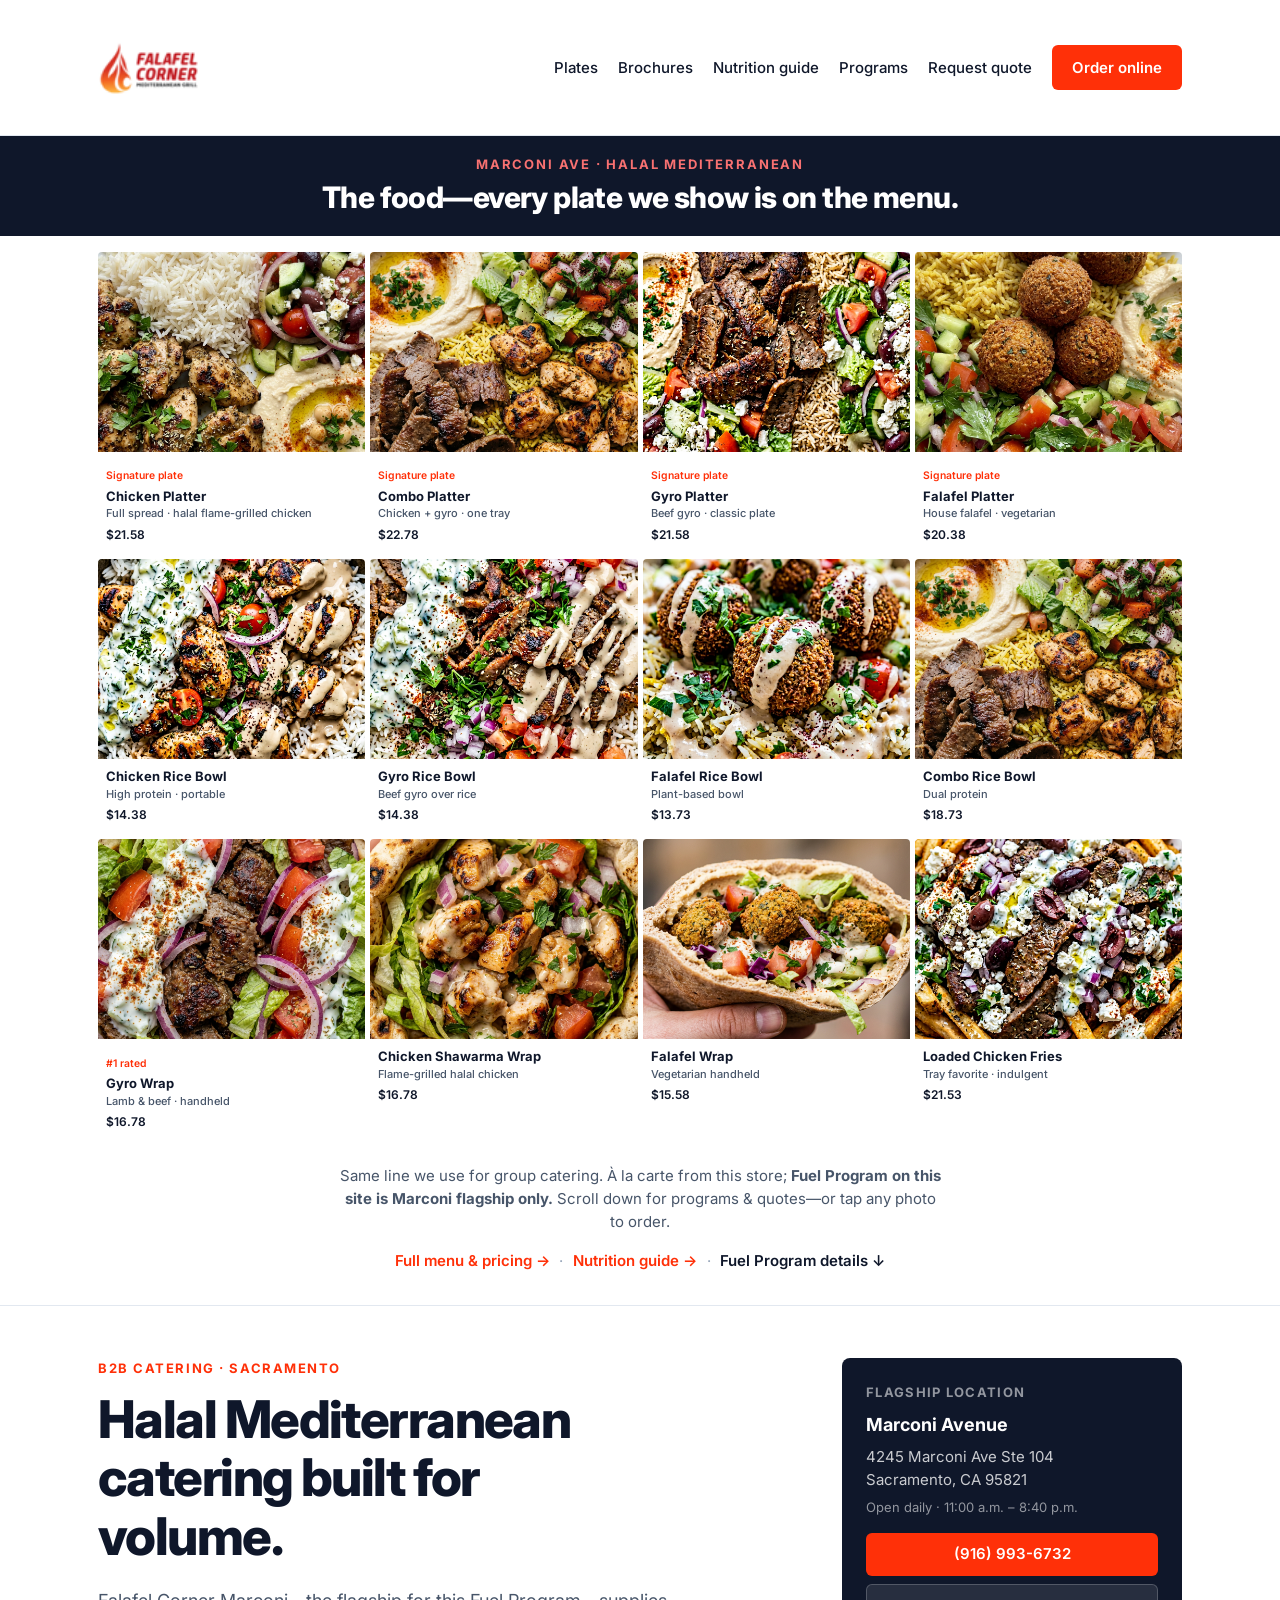
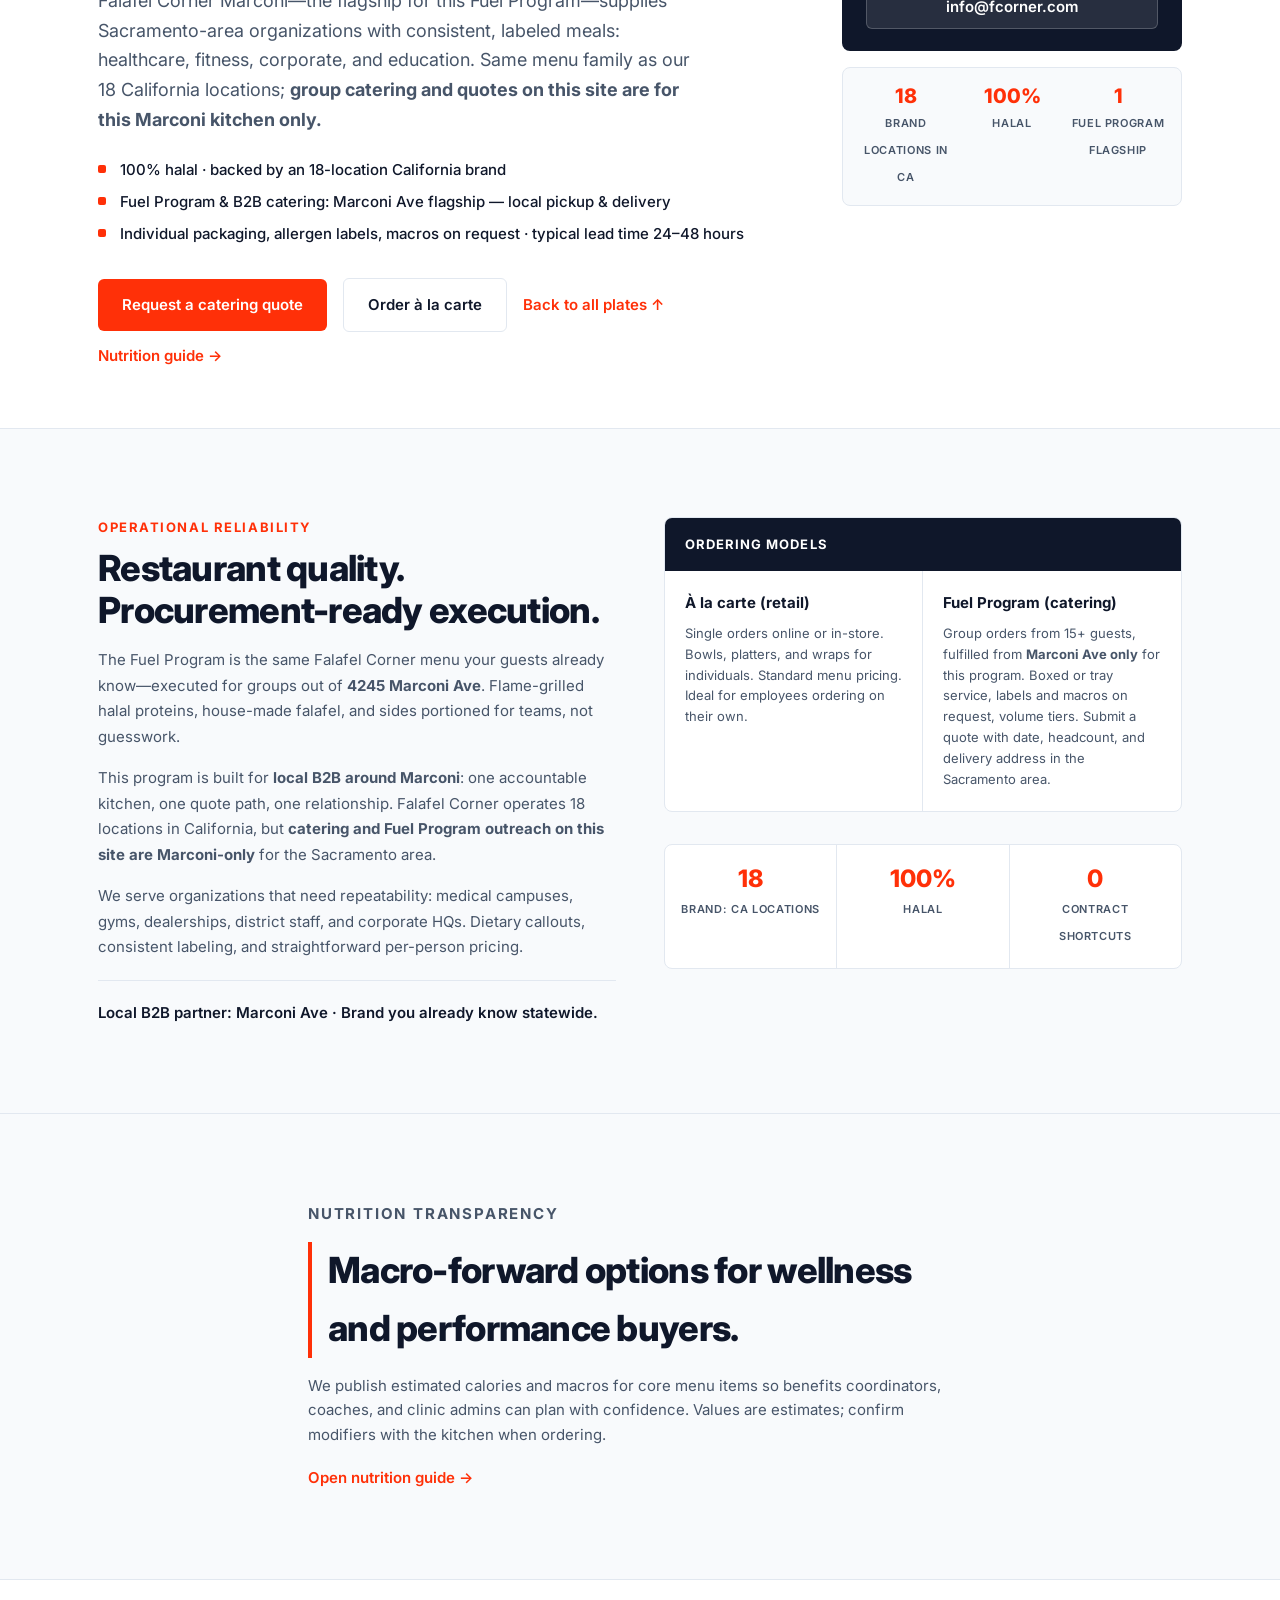
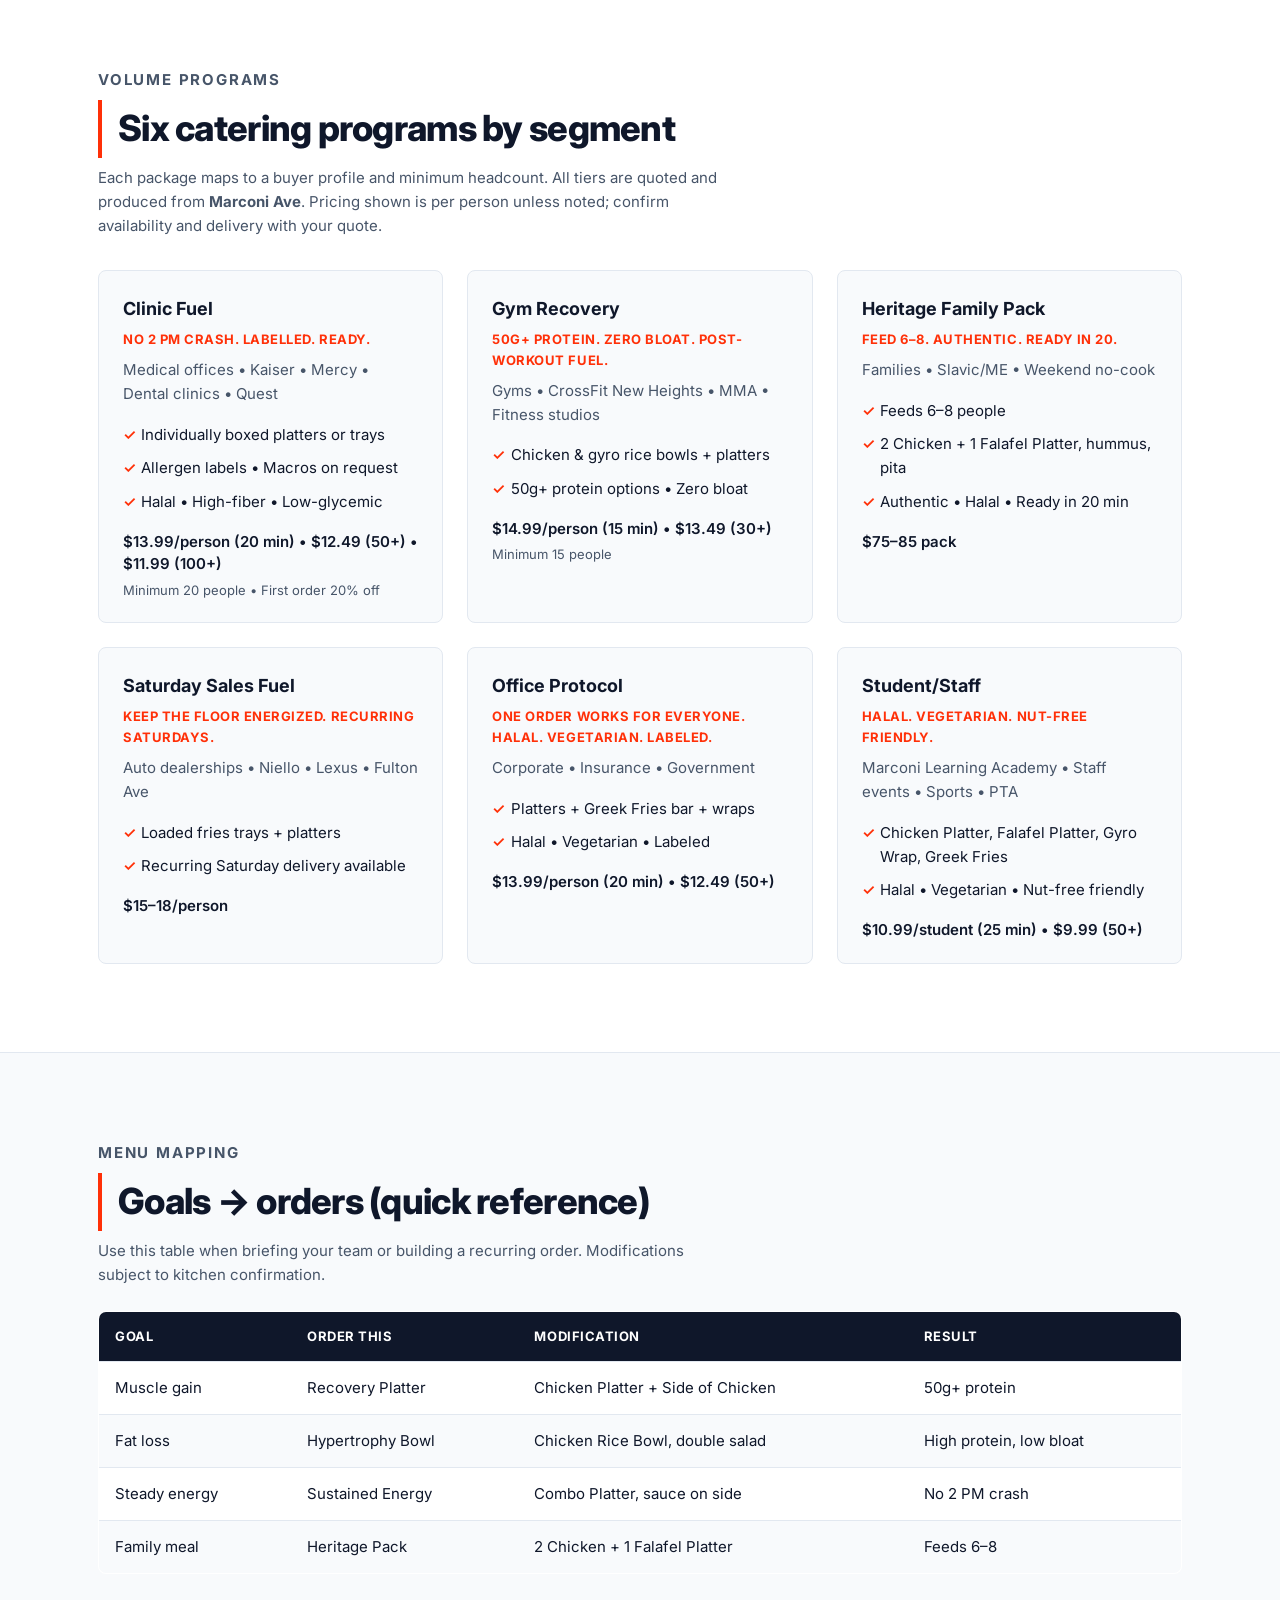
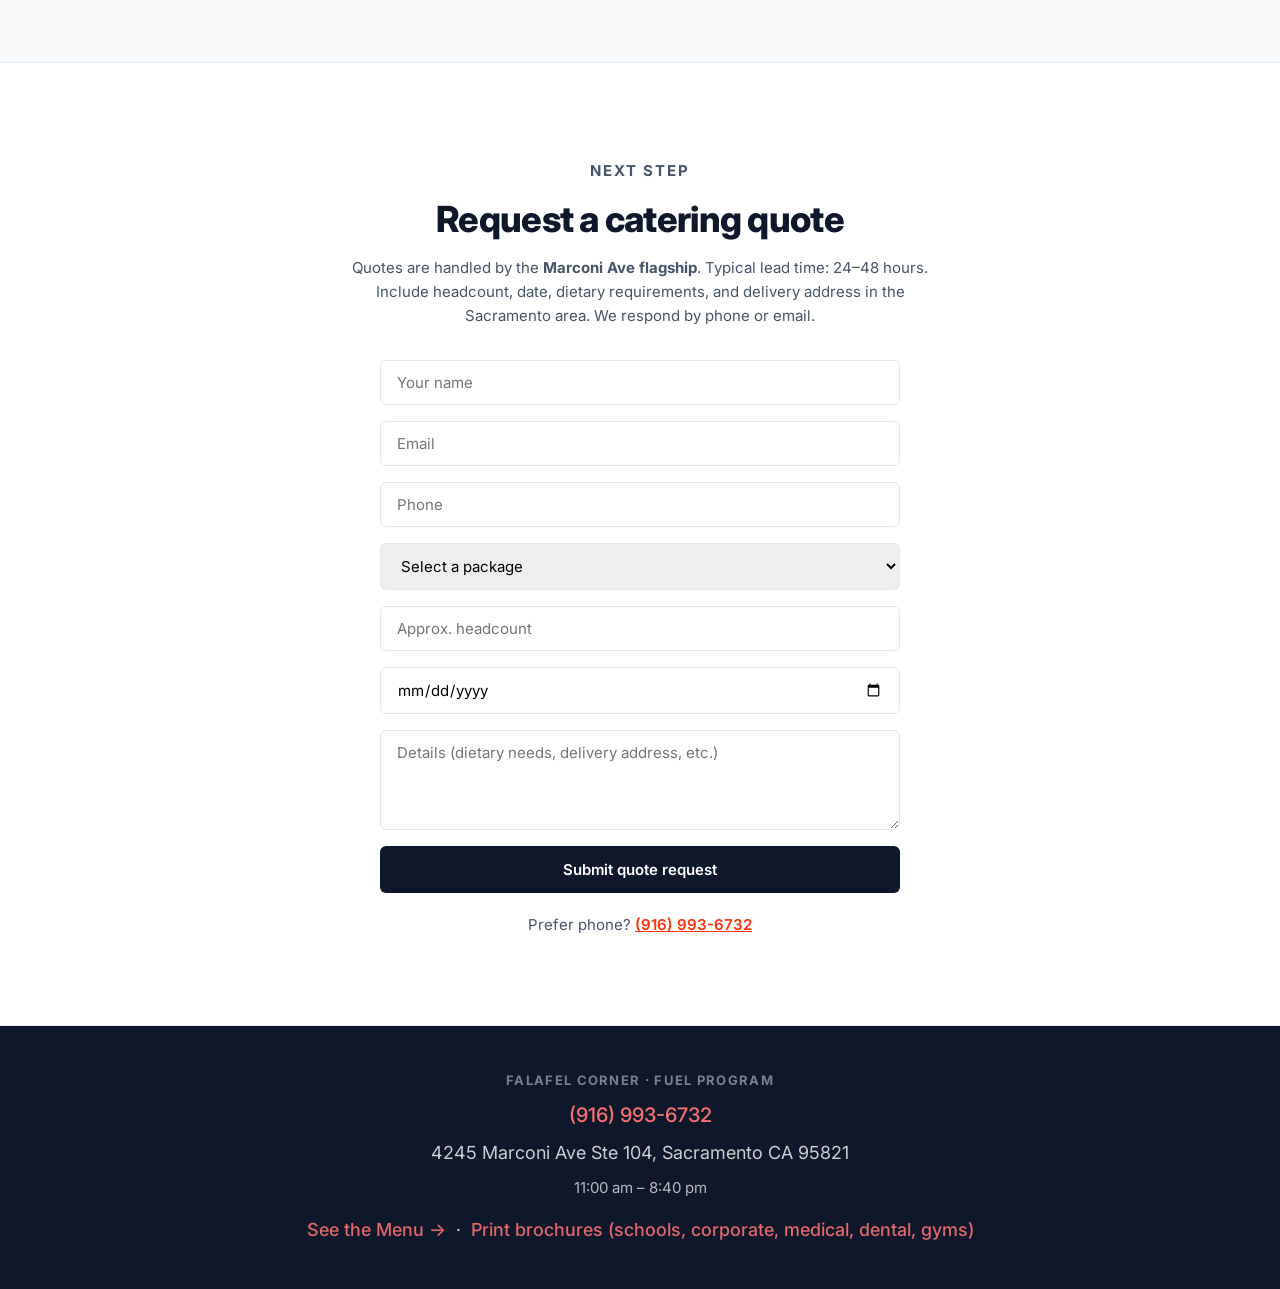
==== site/index.html @ 62364706 "Initial commit: Fuel Program site, brochures, menu docs, assets Made-with: Cursor" ====
<!DOCTYPE html>
<html lang="en">
<head>
  <meta charset="UTF-8">
  <meta name="viewport" content="width=device-width, initial-scale=1.0">
  <meta name="description" content="Fuel Program — Halal Mediterranean group catering from the Falafel Corner Marconi flagship (4245 Marconi Ave). Same brand as 18 CA locations; this program serves Sacramento-area businesses from this kitchen.">
  <title>Fuel Program · Halal catering · Falafel Corner Marconi</title>
  <link rel="icon" href="images/logo.jpg" type="image/jpeg">
  <link rel="preconnect" href="https://fonts.googleapis.com">
  <link rel="preconnect" href="https://fonts.gstatic.com" crossorigin>
  <link href="https://fonts.googleapis.com/css2?family=Inter:wght@400;500;600;700;800&display=swap" rel="stylesheet">
  <style>
    :root {
      --dd-red: #FF3008;
      --dd-red-dark: #d91400;
      --charcoal: #0f172a;
      --charcoal-soft: #1e293b;
      --cream: #f8fafc;
      --white: #ffffff;
      --gray-muted: #475569;
      --gray-border: #e2e8f0;
      --text-xs: 0.8125rem;
      --text-sm: 0.9375rem;
      --text-base: 1.0625rem;
      --text-lg: 1.125rem;
      --text-xl: 1.25rem;
      --text-2xl: 1.5rem;
      --text-3xl: clamp(1.75rem, 4vw, 2.25rem);
      --text-hero: clamp(2.25rem, 5vw, 3.25rem);
      --space-section: 5.5rem;
      --font: 'Inter', -apple-system, BlinkMacSystemFont, system-ui, sans-serif;
    }
    * { box-sizing: border-box; margin: 0; padding: 0; }
    html { scroll-behavior: smooth; }
    body {
      font-family: var(--font);
      background: #f1f5f9;
      color: var(--charcoal);
      line-height: 1.6;
      font-size: var(--text-base);
      min-height: 100vh;
    }
    .container { max-width: 1140px; margin: 0 auto; padding: 0 1.75rem; }
    
    /* Nav */
    .top-nav {
      background: var(--white);
      border-bottom: 1px solid var(--gray-border);
      position: sticky;
      top: 0;
      z-index: 100;
    }
    .top-nav .container {
      display: flex;
      justify-content: space-between;
      align-items: center;
      gap: 1.5rem;
      min-height: 5.5rem;
      padding-top: 0.85rem;
      padding-bottom: 0.85rem;
    }
    .logo-link { display: flex; align-items: center; }
    .logo-link img {
      height: clamp(4.5rem, 12vw, 6.75rem);
      width: auto;
      max-width: min(420px, 85vw);
      object-fit: contain;
      object-position: left center;
    }
    .nav-links {
      display: flex;
      align-items: center;
      gap: 0.5rem 1.25rem;
      flex-wrap: wrap;
      justify-content: flex-end;
    }
    .nav-links a:not(.order-btn) {
      color: var(--charcoal);
      text-decoration: none;
      font-weight: 500;
      font-size: var(--text-sm);
    }
    .nav-links a:not(.order-btn):hover { color: var(--dd-red); }
    .top-nav .order-btn {
      background: var(--dd-red);
      color: white !important;
      padding: 0.65rem 1.25rem;
      border-radius: 6px;
      font-weight: 600;
      font-size: var(--text-sm);
      text-decoration: none;
      transition: background 0.2s;
    }
    .top-nav .order-btn:hover { background: var(--dd-red-dark); }
    
    /* Hero */
    .hero {
      background: var(--white);
      border-bottom: 1px solid var(--gray-border);
      padding: 3.25rem 0 3.75rem;
    }
    .hero-grid {
      display: grid;
      grid-template-columns: 1fr minmax(280px, 340px);
      gap: 3rem 3.5rem;
      align-items: start;
    }
    .hero-eyebrow {
      font-size: var(--text-xs);
      font-weight: 700;
      letter-spacing: 0.12em;
      text-transform: uppercase;
      color: var(--dd-red);
      margin-bottom: 0.75rem;
    }
    .hero h1 {
      font-size: var(--text-hero);
      font-weight: 800;
      line-height: 1.12;
      letter-spacing: -0.03em;
      color: var(--charcoal);
      margin-bottom: 1.25rem;
      max-width: 16ch;
    }
    .hero-lead {
      font-size: var(--text-lg);
      color: var(--gray-muted);
      max-width: 38rem;
      line-height: 1.65;
      margin-bottom: 1.5rem;
    }
    .hero-checks {
      list-style: none;
      margin-bottom: 2rem;
    }
    .hero-checks li {
      position: relative;
      padding-left: 1.35rem;
      margin-bottom: 0.5rem;
      font-size: var(--text-sm);
      font-weight: 500;
      color: var(--charcoal);
    }
    .hero-checks li::before {
      content: "";
      position: absolute;
      left: 0;
      top: 0.45em;
      width: 0.5rem;
      height: 0.5rem;
      border-radius: 2px;
      background: var(--dd-red);
    }
    .hero-ctas {
      display: flex;
      flex-wrap: wrap;
      gap: 0.75rem 1rem;
      align-items: center;
    }
    .hero .cta-primary {
      display: inline-flex;
      align-items: center;
      justify-content: center;
      padding: 0.875rem 1.5rem;
      background: var(--dd-red);
      color: white;
      text-decoration: none;
      font-weight: 600;
      font-size: var(--text-sm);
      border-radius: 6px;
      transition: background 0.2s;
    }
    .hero .cta-primary:hover { background: var(--dd-red-dark); }
    .hero .cta-secondary {
      display: inline-flex;
      align-items: center;
      justify-content: center;
      padding: 0.875rem 1.5rem;
      background: transparent;
      color: var(--charcoal);
      text-decoration: none;
      font-weight: 600;
      font-size: var(--text-sm);
      border-radius: 6px;
      border: 1px solid var(--gray-border);
      transition: border-color 0.2s, background 0.2s;
    }
    .hero .cta-secondary:hover { border-color: var(--charcoal); background: var(--cream); }
    .hero .cta-text {
      color: var(--dd-red);
      font-weight: 600;
      font-size: var(--text-sm);
      text-decoration: none;
    }
    .hero .cta-text:hover { text-decoration: underline; }
    .hero-aside { display: flex; flex-direction: column; gap: 1rem; }
    .hero-card {
      background: var(--charcoal);
      color: rgba(255,255,255,0.92);
      padding: 1.5rem 1.5rem 1.35rem;
      border-radius: 8px;
    }
    .hero-card h2 {
      font-size: var(--text-xs);
      font-weight: 700;
      letter-spacing: 0.1em;
      text-transform: uppercase;
      color: rgba(255,255,255,0.55);
      margin-bottom: 0.5rem;
    }
    .hero-card .hero-card-title { font-size: var(--text-lg); font-weight: 700; margin-bottom: 0.35rem; color: white; }
    .hero-card p { font-size: var(--text-sm); line-height: 1.55; color: rgba(255,255,255,0.78); margin-bottom: 0.35rem; }
    .hero-card .hero-hours { font-size: var(--text-xs); color: rgba(255,255,255,0.55); margin-bottom: 1rem; }
    .hero-card-links { display: flex; flex-direction: column; gap: 0.5rem; }
    .hero-card-links a {
      display: block;
      text-align: center;
      padding: 0.6rem 1rem;
      border-radius: 6px;
      font-size: var(--text-sm);
      font-weight: 600;
      text-decoration: none;
    }
    .hero-card-links a:first-child {
      background: var(--dd-red);
      color: white;
    }
    .hero-card-links a:first-child:hover { background: var(--dd-red-dark); }
    .hero-card-links a:last-child {
      background: rgba(255,255,255,0.1);
      color: white;
      border: 1px solid rgba(255,255,255,0.2);
    }
    .hero-card-links a:last-child:hover { background: rgba(255,255,255,0.15); }
    .hero-stats {
      display: grid;
      grid-template-columns: repeat(3, 1fr);
      gap: 0.75rem;
      list-style: none;
      padding: 1rem;
      background: var(--cream);
      border: 1px solid var(--gray-border);
      border-radius: 8px;
    }
    .hero-stats li { text-align: center; }
    .hero-stats strong {
      display: block;
      font-size: var(--text-xl);
      font-weight: 800;
      color: var(--dd-red);
      line-height: 1.2;
    }
    .hero-stats span {
      font-size: 0.6875rem;
      font-weight: 600;
      letter-spacing: 0.06em;
      text-transform: uppercase;
      color: var(--gray-muted);
    }
    
    /* Credibility */
    .who-section {
      padding: var(--space-section) 0;
      background: var(--cream);
      border-bottom: 1px solid var(--gray-border);
    }
    .who-grid {
      display: grid;
      grid-template-columns: minmax(0, 1fr) minmax(0, 1fr);
      gap: 2.5rem 3rem;
      align-items: start;
    }
    .who-kicker {
      font-size: var(--text-xs);
      font-weight: 700;
      letter-spacing: 0.12em;
      text-transform: uppercase;
      color: var(--dd-red);
      margin-bottom: 0.65rem;
    }
    .who-headline {
      font-size: var(--text-3xl);
      font-weight: 800;
      line-height: 1.15;
      letter-spacing: -0.02em;
      color: var(--charcoal);
      margin-bottom: 1rem;
    }
    .who-body {
      font-size: var(--text-sm);
      color: var(--gray-muted);
      line-height: 1.7;
      margin-bottom: 1rem;
    }
    .who-body:last-of-type { margin-bottom: 0; }
    .who-audiences {
      margin-top: 1.25rem;
      padding-top: 1.25rem;
      border-top: 1px solid var(--gray-border);
      font-size: var(--text-sm);
      font-weight: 600;
      color: var(--charcoal);
    }
    .diff-table-wrap {
      background: var(--white);
      border: 1px solid var(--gray-border);
      border-radius: 8px;
      overflow: hidden;
    }
    .diff-table-wrap h3 {
      font-size: var(--text-xs);
      font-weight: 700;
      letter-spacing: 0.08em;
      text-transform: uppercase;
      padding: 1rem 1.25rem;
      background: var(--charcoal);
      color: white;
    }
    .diff-rows { display: grid; grid-template-columns: 1fr 1fr; }
    .diff-col {
      padding: 1.25rem 1.25rem 1.35rem;
      border-right: 1px solid var(--gray-border);
    }
    .diff-col:last-child { border-right: none; }
    .diff-col h4 {
      font-size: var(--text-sm);
      font-weight: 700;
      color: var(--charcoal);
      margin-bottom: 0.5rem;
    }
    .diff-col p { font-size: var(--text-xs); color: var(--gray-muted); line-height: 1.6; }
    .trust-badges {
      display: flex;
      gap: 0;
      margin-top: 2rem;
      border: 1px solid var(--gray-border);
      border-radius: 8px;
      overflow: hidden;
      background: var(--white);
    }
    .badge-item {
      flex: 1;
      text-align: center;
      padding: 1.25rem 1rem;
      border-right: 1px solid var(--gray-border);
    }
    .badge-item:last-child { border-right: none; }
    .badge-number {
      display: block;
      font-size: var(--text-2xl);
      font-weight: 800;
      color: var(--dd-red);
      line-height: 1.2;
    }
    .badge-label {
      font-size: 0.6875rem;
      font-weight: 600;
      color: var(--gray-muted);
      text-transform: uppercase;
      letter-spacing: 0.06em;
    }
    
    /* Food first — full-width wall under nav */
    .most-ordered {
      padding: var(--space-section) 0;
      background: var(--cream);
      border-bottom: 1px solid var(--gray-border);
    }
    .food-front {
      padding: 0;
      background: var(--white);
      border-bottom: 1px solid var(--gray-border);
    }
    .food-front-bar {
      background: var(--charcoal);
      color: #fff;
      text-align: center;
      padding: 1.1rem 1rem 1.25rem;
    }
    .food-front-kicker {
      font-size: var(--text-xs);
      font-weight: 700;
      letter-spacing: 0.14em;
      text-transform: uppercase;
      color: #f87171;
      margin-bottom: 0.35rem;
    }
    .food-front-title {
      font-size: clamp(1.2rem, 3.2vw, 1.85rem);
      font-weight: 800;
      letter-spacing: -0.02em;
      line-height: 1.2;
      margin: 0;
      padding: 0;
      border: none;
      color: #fff;
    }
    .food-mosaic-wrap {
      padding-top: 1rem;
      padding-bottom: 2rem;
    }
    .order-grid.food-mosaic {
      display: grid;
      grid-template-columns: repeat(4, 1fr);
      gap: 5px;
      margin: 0;
    }
    .food-mosaic .order-card {
      border: none;
      border-radius: 4px;
      overflow: hidden;
      box-shadow: none;
    }
    .food-mosaic .order-card:hover {
      outline: 2px solid var(--dd-red);
      outline-offset: -2px;
      z-index: 1;
      position: relative;
    }
    .food-mosaic .order-card-img {
      height: clamp(130px, 16vw, 200px);
      object-fit: cover;
    }
    .food-mosaic .order-card-content {
      padding: 0.55rem 0.5rem 0.65rem;
      background: var(--white);
    }
    .food-mosaic .order-card .badge {
      font-size: 0.65rem;
      margin-bottom: 0.2rem;
    }
    .food-mosaic .order-card h3 {
      font-size: 0.8125rem;
      font-weight: 700;
      margin-bottom: 0.15rem;
      line-height: 1.25;
      text-transform: capitalize;
    }
    .food-mosaic .order-card .dish-tagline {
      font-size: 0.6875rem;
      font-weight: 500;
      color: var(--gray-muted);
      margin-bottom: 0.25rem;
      line-height: 1.3;
    }
    .food-mosaic .order-card .meta { font-size: 0.75rem; }
    .food-front-note {
      margin: 1.35rem auto 0;
      max-width: 38rem;
      text-align: center;
      font-size: var(--text-sm);
      color: var(--gray-muted);
      line-height: 1.55;
    }
    .food-front-links {
      text-align: center;
      margin-top: 1rem;
      font-size: var(--text-sm);
      font-weight: 600;
    }
    .food-front-links a {
      color: var(--dd-red);
      text-decoration: none;
    }
    .food-front-links a:hover { text-decoration: underline; }
    .food-front-links a[href="#catering"] { color: var(--charcoal); }
    .food-front-dot { margin: 0 0.35rem; color: #94a3b8; font-weight: 400; }
    .section-label {
      font-size: var(--text-xs);
      font-weight: 700;
      letter-spacing: 0.12em;
      text-transform: uppercase;
      color: var(--dd-red);
      margin-bottom: 0.5rem;
    }
    .section-header { margin-bottom: 2rem; max-width: 40rem; }
    .section-header h2 {
      font-size: var(--text-3xl);
      font-weight: 800;
      letter-spacing: -0.02em;
      margin-bottom: 0.5rem;
      color: var(--charcoal);
      border-left: 4px solid var(--dd-red);
      padding-left: 1rem;
    }
    .section-header p { font-size: var(--text-sm); color: var(--gray-muted); line-height: 1.6; }
    .order-grid {
      display: grid;
      grid-template-columns: repeat(2, 1fr);
      gap: 1.5rem 1.25rem;
    }
    .order-card {
      background: var(--white);
      border: 1px solid var(--gray-border);
      border-radius: 8px;
      overflow: hidden;
      transition: box-shadow 0.2s, border-color 0.2s;
    }
    .order-card:hover {
      box-shadow: 0 12px 40px rgba(15,23,42,0.08);
      border-color: #cbd5e1;
    }
    .order-card a { text-decoration: none; color: inherit; display: block; }
    .order-card-img {
      width: 100%;
      height: 280px;
      object-fit: cover;
      display: block;
    }
    .order-card-content { padding: 1.75rem; }
    .order-card .badge { font-size: var(--text-xs); color: var(--dd-red); font-weight: 600; margin-bottom: 0.35rem; }
    .order-card h3 { font-size: var(--text-xl); margin-bottom: 0.25rem; line-height: 1.3; }
    .order-card .dish-tagline { font-size: var(--text-xs); color: var(--gray-muted); font-weight: 600; margin-bottom: 0.35rem; }
    .order-card .desc { font-size: var(--text-base); color: var(--gray-muted); margin-bottom: 0.5rem; line-height: 1.45; }
    .order-card .meta { font-size: var(--text-sm); color: var(--gray-muted); }
    .order-card .price { font-weight: 600; color: var(--charcoal); }
    
    /* Intro */
    .intro {
      padding: var(--space-section) 0;
      background: var(--cream);
      border-bottom: 1px solid var(--gray-border);
    }
    .intro .container { max-width: 720px; }
    .intro h2 {
      font-size: var(--text-3xl);
      font-weight: 800;
      letter-spacing: -0.02em;
      color: var(--charcoal);
      margin-bottom: 1rem;
      border-left: 4px solid var(--dd-red);
      padding-left: 1rem;
    }
    .intro p { font-size: var(--text-sm); color: var(--gray-muted); line-height: 1.65; margin-bottom: 1rem; }
    .intro a { color: var(--dd-red); font-weight: 600; font-size: var(--text-sm); text-decoration: none; }
    .intro a:hover { text-decoration: underline; }
    
    /* Packages */
    .packages { padding: var(--space-section) 0; background: var(--white); border-bottom: 1px solid var(--gray-border); }
    .packages .section-header { margin-bottom: 2rem; }
    .package-grid {
      display: grid;
      grid-template-columns: repeat(auto-fill, minmax(320px, 1fr));
      gap: 1.5rem;
    }
    .package {
      border: 1px solid var(--gray-border);
      border-radius: 8px;
      padding: 1.5rem 1.5rem 1.35rem;
      background: var(--cream);
      transition: border-color 0.2s, box-shadow 0.2s;
    }
    .package:hover {
      border-color: #cbd5e1;
      box-shadow: 0 8px 24px rgba(15,23,42,0.06);
    }
    .package h3 { font-size: var(--text-lg); font-weight: 700; color: var(--charcoal); margin-bottom: 0.35rem; }
    .package .package-tagline { font-size: var(--text-xs); color: var(--dd-red); font-weight: 700; text-transform: uppercase; letter-spacing: 0.04em; margin-bottom: 0.5rem; }
    .package .for { font-size: var(--text-sm); color: var(--gray-muted); margin-bottom: 0.75rem; }
    .package ul { list-style: none; font-size: var(--text-sm); }
    .package li { padding: 0.3rem 0; padding-left: 1.15rem; position: relative; font-size: var(--text-sm); }
    .package li::before { content: "✓"; position: absolute; left: 0; color: var(--dd-red); font-weight: 600; }
    .package .price { font-weight: 600; color: var(--charcoal); margin-top: 0.75rem; font-size: var(--text-sm); line-height: 1.5; }
    .package .min { font-size: var(--text-xs); color: var(--gray-muted); margin-top: 0.25rem; }
    
    /* Protocol table */
    .protocols { padding: var(--space-section) 0; background: var(--cream); border-bottom: 1px solid var(--gray-border); }
    .protocols .section-header { margin-bottom: 1.5rem; }
    .protocol-table {
      width: 100%;
      border-collapse: collapse;
      font-size: var(--text-sm);
      background: var(--white);
      border-radius: 8px;
      overflow: hidden;
      border: 1px solid var(--gray-border);
    }
    .protocol-table th, .protocol-table td { padding: 0.875rem 1rem; text-align: left; border-bottom: 1px solid var(--gray-border); font-size: var(--text-sm); }
    .protocol-table th { background: var(--charcoal); color: white; font-weight: 700; font-size: var(--text-xs); letter-spacing: 0.04em; text-transform: uppercase; }
    .protocol-table tr:last-child td { border-bottom: none; }
    .protocol-table tr:nth-child(even) { background: #f8fafc; }
    
    /* Quote form */
    .quote { padding: var(--space-section) 0; background: var(--white); border-bottom: 1px solid var(--gray-border); }
    .quote .section-header { margin-bottom: 2rem; max-width: 36rem; margin-left: auto; margin-right: auto; text-align: center; }
    .quote .section-header h2 { border-left: none; padding-left: 0; }
    .quote .section-header p { margin-top: 0.5rem; }
    .quote-form {
      max-width: 520px;
      margin: 0 auto;
      display: flex;
      flex-direction: column;
      gap: 1rem;
    }
    .quote-form input, .quote-form select, .quote-form textarea {
      padding: 0.75rem 1rem;
      border: 1px solid var(--gray-border);
      border-radius: 6px;
      font-family: inherit;
      font-size: var(--text-sm);
    }
    .quote-form textarea { min-height: 100px; resize: vertical; }
    .quote-form button {
      padding: 0.875rem 1.5rem;
      background: var(--charcoal);
      color: white;
      border: none;
      border-radius: 6px;
      font-family: inherit;
      font-size: var(--text-sm);
      font-weight: 600;
      cursor: pointer;
      transition: background 0.2s;
    }
    .quote-form button:hover { background: var(--charcoal-soft); }
    
    /* Footer */
    footer {
      background: var(--charcoal);
      color: rgba(255,255,255,0.88);
      padding: 2.75rem 0;
      text-align: center;
    }
    footer a { color: #f87171; text-decoration: none; font-weight: 500; }
    footer a:hover { text-decoration: underline; }
    .footer-tagline { font-size: var(--text-xs); font-weight: 700; letter-spacing: 0.1em; text-transform: uppercase; margin-bottom: 0.5rem; color: rgba(255,255,255,0.45); }
    footer .contact { font-size: var(--text-xl); margin-bottom: 0.5rem; font-weight: 600; }
    footer .address { font-size: var(--text-lg); opacity: 0.9; }
    footer .hours { font-size: var(--text-sm); opacity: 0.8; margin-top: 0.5rem; }
    
    /* Responsive */
    @media (max-width: 900px) {
      .hero-grid { grid-template-columns: 1fr; gap: 2rem; }
      .hero h1 { max-width: none; }
      .who-grid { grid-template-columns: 1fr; }
      .diff-rows { grid-template-columns: 1fr; }
      .diff-col { border-right: none; border-bottom: 1px solid var(--gray-border); }
      .diff-col:last-child { border-bottom: none; }
      .trust-badges { flex-direction: column; }
      .badge-item { border-right: none; border-bottom: 1px solid var(--gray-border); }
      .badge-item:last-child { border-bottom: none; }
    }
    @media (max-width: 1100px) {
      .order-grid.food-mosaic { grid-template-columns: repeat(3, 1fr); }
    }
    @media (max-width: 720px) {
      .order-grid.food-mosaic { grid-template-columns: repeat(2, 1fr); }
      .food-mosaic .order-card-img { height: clamp(120px, 38vw, 180px); }
    }
    @media (max-width: 768px) {
      :root { --space-section: 3.25rem; }
      .hero-stats { grid-template-columns: 1fr; }
      .order-grid { grid-template-columns: 1fr; gap: 1.5rem; }
      .order-grid.food-mosaic { grid-template-columns: 1fr; }
      .food-mosaic .order-card-img { height: 200px; }
      .order-card-img { height: 260px; }
      .package-grid { grid-template-columns: 1fr; }
      .protocol-table th:nth-child(3), .protocol-table td:nth-child(3),
      .protocol-table th:nth-child(4), .protocol-table td:nth-child(4) { display: none; }
    }
    @media (max-width: 480px) {
      .container { padding: 0 1.25rem; }
      .hero-ctas { flex-direction: column; align-items: stretch; }
      .hero .cta-primary, .hero .cta-secondary { justify-content: center; }
    }
  </style>
</head>
<body>
  <nav class="top-nav">
    <div class="container">
      <a href="index.html" class="logo-link">
        <img src="images/logo.jpg" alt="Falafel Corner — Mediterranean Grill">
      </a>
      <div class="nav-links">
        <a href="#food">Plates</a>
        <a href="brochures/">Brochures</a>
        <a href="menus.html">Nutrition guide</a>
        <a href="#packages">Programs</a>
        <a href="#quote">Request quote</a>
        <a href="https://custom.order.online/en-US/store/falafel-corner-sacramento-30889369" target="_blank" rel="noopener" class="order-btn">Order online</a>
      </div>
    </div>
  </nav>

  <section class="most-ordered food-first food-front" id="food">
    <div class="food-front-bar">
      <div class="container">
        <p class="food-front-kicker">Marconi Ave · halal Mediterranean</p>
        <h2 class="food-front-title">The food—every plate we show is on the menu.</h2>
      </div>
    </div>
    <div class="container food-mosaic-wrap">
      <div class="order-grid food-mosaic">
        <div class="order-card">
          <a href="https://custom.order.online/en-US/store/falafel-corner-sacramento-30889369" target="_blank" rel="noopener">
            <img src="images/chicken-platter.jpg" alt="Chicken platter with rice, salad, and sauces" class="order-card-img" loading="eager" fetchpriority="high" width="560" height="280">
            <div class="order-card-content">
              <span class="badge">Signature plate</span>
              <h3>Chicken platter</h3>
              <p class="dish-tagline">Full spread · halal flame-grilled chicken</p>
              <p class="meta"><span class="price">$21.58</span></p>
            </div>
          </a>
        </div>
        <div class="order-card">
          <a href="https://custom.order.online/en-US/store/falafel-corner-sacramento-30889369" target="_blank" rel="noopener">
            <img src="images/combo-platter.jpg" alt="Combo chicken and gyro platter" class="order-card-img" loading="eager" fetchpriority="high" width="560" height="280">
            <div class="order-card-content">
              <span class="badge">Signature plate</span>
              <h3>Combo platter</h3>
              <p class="dish-tagline">Chicken + gyro · one tray</p>
              <p class="meta"><span class="price">$22.78</span></p>
            </div>
          </a>
        </div>
        <div class="order-card">
          <a href="https://custom.order.online/en-US/store/falafel-corner-sacramento-30889369" target="_blank" rel="noopener">
            <img src="images/gyro-platter.jpg" alt="Gyro platter with rice and Mediterranean sides" class="order-card-img" loading="lazy" width="560" height="280">
            <div class="order-card-content">
              <span class="badge">Signature plate</span>
              <h3>Gyro platter</h3>
              <p class="dish-tagline">Beef gyro · classic plate</p>
              <p class="meta"><span class="price">$21.58</span></p>
            </div>
          </a>
        </div>
        <div class="order-card">
          <a href="https://custom.order.online/en-US/store/falafel-corner-sacramento-30889369" target="_blank" rel="noopener">
            <img src="images/falafel-platter.jpg" alt="Falafel platter with rice and salad" class="order-card-img" loading="lazy" width="560" height="280">
            <div class="order-card-content">
              <span class="badge">Signature plate</span>
              <h3>Falafel platter</h3>
              <p class="dish-tagline">House falafel · vegetarian</p>
              <p class="meta"><span class="price">$20.38</span></p>
            </div>
          </a>
        </div>
        <div class="order-card">
          <a href="https://custom.order.online/en-US/store/falafel-corner-sacramento-30889369" target="_blank" rel="noopener">
            <img src="images/chicken-rice-bowl.jpg" alt="Chicken rice bowl" class="order-card-img" loading="lazy" width="560" height="280">
            <div class="order-card-content">
              <h3>Chicken rice bowl</h3>
              <p class="dish-tagline">High protein · portable</p>
              <p class="meta"><span class="price">$14.38</span></p>
            </div>
          </a>
        </div>
        <div class="order-card">
          <a href="https://custom.order.online/en-US/store/falafel-corner-sacramento-30889369" target="_blank" rel="noopener">
            <img src="images/gyro-rice-bowl.jpg" alt="Gyro rice bowl" class="order-card-img" loading="lazy" width="560" height="280">
            <div class="order-card-content">
              <h3>Gyro rice bowl</h3>
              <p class="dish-tagline">Beef gyro over rice</p>
              <p class="meta"><span class="price">$14.38</span></p>
            </div>
          </a>
        </div>
        <div class="order-card">
          <a href="https://custom.order.online/en-US/store/falafel-corner-sacramento-30889369" target="_blank" rel="noopener">
            <img src="images/falafel-rice-bowl.jpg" alt="Falafel rice bowl" class="order-card-img" loading="lazy" width="560" height="280">
            <div class="order-card-content">
              <h3>Falafel rice bowl</h3>
              <p class="dish-tagline">Plant-based bowl</p>
              <p class="meta"><span class="price">$13.73</span></p>
            </div>
          </a>
        </div>
        <div class="order-card">
          <a href="https://custom.order.online/en-US/store/falafel-corner-sacramento-30889369" target="_blank" rel="noopener">
            <img src="images/combo-platter.jpg" alt="Combo rice bowl chicken and gyro" class="order-card-img" loading="lazy" width="560" height="280">
            <div class="order-card-content">
              <h3>Combo rice bowl</h3>
              <p class="dish-tagline">Dual protein</p>
              <p class="meta"><span class="price">$18.73</span></p>
            </div>
          </a>
        </div>
        <div class="order-card">
          <a href="https://custom.order.online/en-US/store/falafel-corner-sacramento-30889369" target="_blank" rel="noopener">
            <img src="images/gyro-wrap.jpg" alt="Gyro wrap in pita" class="order-card-img" loading="lazy" width="560" height="280">
            <div class="order-card-content">
              <span class="badge">#1 rated</span>
              <h3>Gyro wrap</h3>
              <p class="dish-tagline">Lamb & beef · handheld</p>
              <p class="meta"><span class="price">$16.78</span></p>
            </div>
          </a>
        </div>
        <div class="order-card">
          <a href="https://custom.order.online/en-US/store/falafel-corner-sacramento-30889369" target="_blank" rel="noopener">
            <img src="images/chicken-shawarma-wrap.jpg" alt="Chicken shawarma wrap" class="order-card-img" loading="lazy" width="560" height="280">
            <div class="order-card-content">
              <h3>Chicken shawarma wrap</h3>
              <p class="dish-tagline">Flame-grilled halal chicken</p>
              <p class="meta"><span class="price">$16.78</span></p>
            </div>
          </a>
        </div>
        <div class="order-card">
          <a href="https://custom.order.online/en-US/store/falafel-corner-sacramento-30889369" target="_blank" rel="noopener">
            <img src="images/falafel-wrap.jpg" alt="Falafel wrap" class="order-card-img" loading="lazy" width="560" height="280">
            <div class="order-card-content">
              <h3>Falafel wrap</h3>
              <p class="dish-tagline">Vegetarian handheld</p>
              <p class="meta"><span class="price">$15.58</span></p>
            </div>
          </a>
        </div>
        <div class="order-card">
          <a href="https://custom.order.online/en-US/store/falafel-corner-sacramento-30889369" target="_blank" rel="noopener">
            <img src="images/loaded-fries.jpg" alt="Loaded Mediterranean fries" class="order-card-img" loading="lazy" width="560" height="280">
            <div class="order-card-content">
              <h3>Loaded chicken fries</h3>
              <p class="dish-tagline">Tray favorite · indulgent</p>
              <p class="meta"><span class="price">$21.53</span></p>
            </div>
          </a>
        </div>
      </div>
      <p class="food-front-note">Same line we use for group catering. À la carte from this store; <strong>Fuel Program on this site is Marconi flagship only.</strong> Scroll down for programs &amp; quotes—or tap any photo to order.</p>
      <p class="food-front-links">
        <a href="https://custom.order.online/en-US/store/falafel-corner-sacramento-30889369" target="_blank" rel="noopener">Full menu &amp; pricing →</a>
        <span class="food-front-dot">·</span>
        <a href="menus.html">Nutrition guide →</a>
        <span class="food-front-dot">·</span>
        <a href="#catering">Fuel Program details ↓</a>
      </p>
    </div>
  </section>

  <header class="hero" id="catering">
    <div class="container hero-grid">
      <div class="hero-main">
        <p class="hero-eyebrow">B2B catering · Sacramento</p>
        <h1>Halal Mediterranean catering built for volume.</h1>
        <p class="hero-lead">Falafel Corner Marconi—the flagship for this Fuel Program—supplies Sacramento-area organizations with consistent, labeled meals: healthcare, fitness, corporate, and education. Same menu family as our 18 California locations; <strong>group catering and quotes on this site are for this Marconi kitchen only.</strong></p>
        <ul class="hero-checks">
          <li>100% halal · backed by an 18-location California brand</li>
          <li>Fuel Program &amp; B2B catering: Marconi Ave flagship — local pickup &amp; delivery</li>
          <li>Individual packaging, allergen labels, macros on request · typical lead time 24–48 hours</li>
        </ul>
        <div class="hero-ctas">
          <a href="#quote" class="cta-primary">Request a catering quote</a>
          <a href="https://custom.order.online/en-US/store/falafel-corner-sacramento-30889369" target="_blank" rel="noopener" class="cta-secondary">Order à la carte</a>
          <a href="#food" class="cta-text">Back to all plates ↑</a>
          <a href="menus.html" class="cta-text">Nutrition guide →</a>
        </div>
      </div>
      <aside class="hero-aside" aria-label="Location and hours">
        <div class="hero-card">
          <h2>Flagship location</h2>
          <p class="hero-card-title">Marconi Avenue</p>
          <p>4245 Marconi Ave Ste 104<br>Sacramento, CA 95821</p>
          <p class="hero-hours">Open daily · 11:00 a.m. – 8:40 p.m.</p>
          <div class="hero-card-links">
            <a href="tel:+19169936732">(916) 993-6732</a>
            <a href="mailto:info@fcorner.com">info@fcorner.com</a>
          </div>
        </div>
        <ul class="hero-stats">
          <li><strong>18</strong><span>Brand locations in CA</span></li>
          <li><strong>100%</strong><span>Halal</span></li>
          <li><strong>1</strong><span>Fuel Program flagship</span></li>
        </ul>
      </aside>
    </div>
  </header>

  <section class="who-section">
    <div class="container who-grid">
      <div>
        <p class="who-kicker">Operational reliability</p>
        <h2 class="who-headline">Restaurant quality. Procurement-ready execution.</h2>
        <p class="who-body">The Fuel Program is the same Falafel Corner menu your guests already know—executed for groups out of <strong>4245 Marconi Ave</strong>. Flame-grilled halal proteins, house-made falafel, and sides portioned for teams, not guesswork.</p>
        <p class="who-body">This program is built for <strong>local B2B around Marconi</strong>: one accountable kitchen, one quote path, one relationship. Falafel Corner operates 18 locations in California, but <strong>catering and Fuel Program outreach on this site are Marconi-only</strong> for the Sacramento area.</p>
        <p class="who-body">We serve organizations that need repeatability: medical campuses, gyms, dealerships, district staff, and corporate HQs. Dietary callouts, consistent labeling, and straightforward per-person pricing.</p>
        <p class="who-audiences">Local B2B partner: Marconi Ave · Brand you already know statewide.</p>
      </div>
      <div>
        <div class="diff-table-wrap">
          <h3>Ordering models</h3>
          <div class="diff-rows">
            <div class="diff-col">
              <h4>À la carte (retail)</h4>
              <p>Single orders online or in-store. Bowls, platters, and wraps for individuals. Standard menu pricing. Ideal for employees ordering on their own.</p>
            </div>
            <div class="diff-col">
              <h4>Fuel Program (catering)</h4>
              <p>Group orders from 15+ guests, fulfilled from <strong>Marconi Ave only</strong> for this program. Boxed or tray service, labels and macros on request, volume tiers. Submit a quote with date, headcount, and delivery address in the Sacramento area.</p>
            </div>
          </div>
        </div>
        <div class="trust-badges">
          <div class="badge-item">
            <span class="badge-number">18</span>
            <span class="badge-label">Brand: CA locations</span>
          </div>
          <div class="badge-item">
            <span class="badge-number">100%</span>
            <span class="badge-label">Halal</span>
          </div>
          <div class="badge-item">
            <span class="badge-number">0</span>
            <span class="badge-label">Contract shortcuts</span>
          </div>
        </div>
      </div>
    </div>
  </section>

  <section class="intro">
    <div class="container">
      <p class="section-label">Nutrition transparency</p>
      <h2>Macro-forward options for wellness and performance buyers.</h2>
      <p>We publish estimated calories and macros for core menu items so benefits coordinators, coaches, and clinic admins can plan with confidence. Values are estimates; confirm modifiers with the kitchen when ordering.</p>
      <a href="menus.html">Open nutrition guide →</a>
    </div>
  </section>

  <section class="packages" id="packages">
    <div class="container">
      <div class="section-header">
        <p class="section-label">Volume programs</p>
        <h2>Six catering programs by segment</h2>
        <p>Each package maps to a buyer profile and minimum headcount. All tiers are quoted and produced from <strong>Marconi Ave</strong>. Pricing shown is per person unless noted; confirm availability and delivery with your quote.</p>
      </div>
      <div class="package-grid">
        <div class="package">
          <h3>Clinic Fuel</h3>
          <p class="package-tagline">No 2 PM crash. Labelled. Ready.</p>
          <p class="for">Medical offices • Kaiser • Mercy • Dental clinics • Quest</p>
          <ul>
            <li>Individually boxed platters or trays</li>
            <li>Allergen labels • Macros on request</li>
            <li>Halal • High-fiber • Low-glycemic</li>
          </ul>
          <p class="price">$13.99/person (20 min) • $12.49 (50+) • $11.99 (100+)</p>
          <p class="min">Minimum 20 people • First order 20% off</p>
        </div>
        <div class="package">
          <h3>Gym Recovery</h3>
          <p class="package-tagline">50g+ protein. Zero bloat. Post-workout fuel.</p>
          <p class="for">Gyms • CrossFit New Heights • MMA • Fitness studios</p>
          <ul>
            <li>Chicken & gyro rice bowls + platters</li>
            <li>50g+ protein options • Zero bloat</li>
          </ul>
          <p class="price">$14.99/person (15 min) • $13.49 (30+)</p>
          <p class="min">Minimum 15 people</p>
        </div>
        <div class="package">
          <h3>Heritage Family Pack</h3>
          <p class="package-tagline">Feed 6–8. Authentic. Ready in 20.</p>
          <p class="for">Families • Slavic/ME • Weekend no-cook</p>
          <ul>
            <li>Feeds 6–8 people</li>
            <li>2 Chicken + 1 Falafel Platter, hummus, pita</li>
            <li>Authentic • Halal • Ready in 20 min</li>
          </ul>
          <p class="price">$75–85 pack</p>
        </div>
        <div class="package">
          <h3>Saturday Sales Fuel</h3>
          <p class="package-tagline">Keep the floor energized. Recurring Saturdays.</p>
          <p class="for">Auto dealerships • Niello • Lexus • Fulton Ave</p>
          <ul>
            <li>Loaded fries trays + platters</li>
            <li>Recurring Saturday delivery available</li>
          </ul>
          <p class="price">$15–18/person</p>
        </div>
        <div class="package">
          <h3>Office Protocol</h3>
          <p class="package-tagline">One order works for everyone. Halal. Vegetarian. Labeled.</p>
          <p class="for">Corporate • Insurance • Government</p>
          <ul>
            <li>Platters + Greek Fries bar + wraps</li>
            <li>Halal • Vegetarian • Labeled</li>
          </ul>
          <p class="price">$13.99/person (20 min) • $12.49 (50+)</p>
        </div>
        <div class="package">
          <h3>Student/Staff</h3>
          <p class="package-tagline">Halal. Vegetarian. Nut-free friendly.</p>
          <p class="for">Marconi Learning Academy • Staff events • Sports • PTA</p>
          <ul>
            <li>Chicken Platter, Falafel Platter, Gyro Wrap, Greek Fries</li>
            <li>Halal • Vegetarian • Nut-free friendly</li>
          </ul>
          <p class="price">$10.99/student (25 min) • $9.99 (50+)</p>
        </div>
      </div>
    </div>
  </section>

  <section class="protocols">
    <div class="container">
      <div class="section-header">
        <p class="section-label">Menu mapping</p>
        <h2>Goals → orders (quick reference)</h2>
        <p>Use this table when briefing your team or building a recurring order. Modifications subject to kitchen confirmation.</p>
      </div>
      <table class="protocol-table">
        <thead>
          <tr>
            <th>Goal</th>
            <th>Order This</th>
            <th>Modification</th>
            <th>Result</th>
          </tr>
        </thead>
        <tbody>
          <tr>
            <td>Muscle gain</td>
            <td>Recovery Platter</td>
            <td>Chicken Platter + Side of Chicken</td>
            <td>50g+ protein</td>
          </tr>
          <tr>
            <td>Fat loss</td>
            <td>Hypertrophy Bowl</td>
            <td>Chicken Rice Bowl, double salad</td>
            <td>High protein, low bloat</td>
          </tr>
          <tr>
            <td>Steady energy</td>
            <td>Sustained Energy</td>
            <td>Combo Platter, sauce on side</td>
            <td>No 2 PM crash</td>
          </tr>
          <tr>
            <td>Family meal</td>
            <td>Heritage Pack</td>
            <td>2 Chicken + 1 Falafel Platter</td>
            <td>Feeds 6–8</td>
          </tr>
        </tbody>
      </table>
    </div>
  </section>

  <section class="quote" id="quote">
    <div class="container">
      <div class="section-header">
        <p class="section-label">Next step</p>
        <h2>Request a catering quote</h2>
        <p>Quotes are handled by the <strong>Marconi Ave flagship</strong>. Typical lead time: 24–48 hours. Include headcount, date, dietary requirements, and delivery address in the Sacramento area. We respond by phone or email.</p>
      </div>
      <form class="quote-form" id="quoteForm">
        <input type="text" name="name" placeholder="Your name" required>
        <input type="email" name="email" placeholder="Email" required>
        <input type="tel" name="phone" placeholder="Phone">
        <select name="package">
          <option value="">Select a package</option>
          <option value="clinic">Clinic Fuel</option>
          <option value="gym">Gym Recovery</option>
          <option value="family">Heritage Family Pack</option>
          <option value="auto">Saturday Sales Fuel</option>
          <option value="office">Office Protocol</option>
          <option value="student">Student/Staff</option>
        </select>
        <input type="number" name="headcount" placeholder="Approx. headcount" min="1">
        <input type="date" name="date" placeholder="Date needed">
        <textarea name="message" placeholder="Details (dietary needs, delivery address, etc.)"></textarea>
        <button type="submit">Submit quote request</button>
      </form>
      <p style="text-align: center; margin-top: 1.25rem; font-size: var(--text-sm); color: var(--gray-muted);">Prefer phone? <a href="tel:+19169936732" style="color: var(--dd-red); font-weight: 600;">(916) 993-6732</a></p>
    </div>
  </section>

  <footer>
    <div class="container">
      <p class="footer-tagline">Falafel Corner · Fuel Program</p>
      <p class="contact"><a href="tel:+19169936732">(916) 993-6732</a></p>
      <p class="address">4245 Marconi Ave Ste 104, Sacramento CA 95821</p>
      <p class="hours">11:00 am – 8:40 pm</p>
      <p class="address" style="margin-top: 1rem;">
        <a href="https://custom.order.online/en-US/store/falafel-corner-sacramento-30889369" target="_blank" rel="noopener">See the Menu →</a>
        &nbsp;·&nbsp;
        <a href="brochures/">Print brochures (schools, corporate, medical, dental, gyms)</a>
      </p>
    </div>
  </footer>
  <script>
    const FUEL_EMAIL = 'info@fcorner.com';
    document.getElementById('quoteForm').addEventListener('submit', function(e) {
      e.preventDefault();
      const form = e.target;
      const subject = 'Fuel Program Quote Request';
      const body = `Name: ${form.name.value}\nEmail: ${form.email.value}\nPhone: ${form.phone.value}\nPackage: ${form.package.value}\nHeadcount: ${form.headcount.value}\nDate: ${form.date.value}\n\n${form.message.value}`;
      window.location.href = `mailto:${FUEL_EMAIL}?subject=${encodeURIComponent(subject)}&body=${encodeURIComponent(body)}`;
    });
  </script>
</body>
</html>
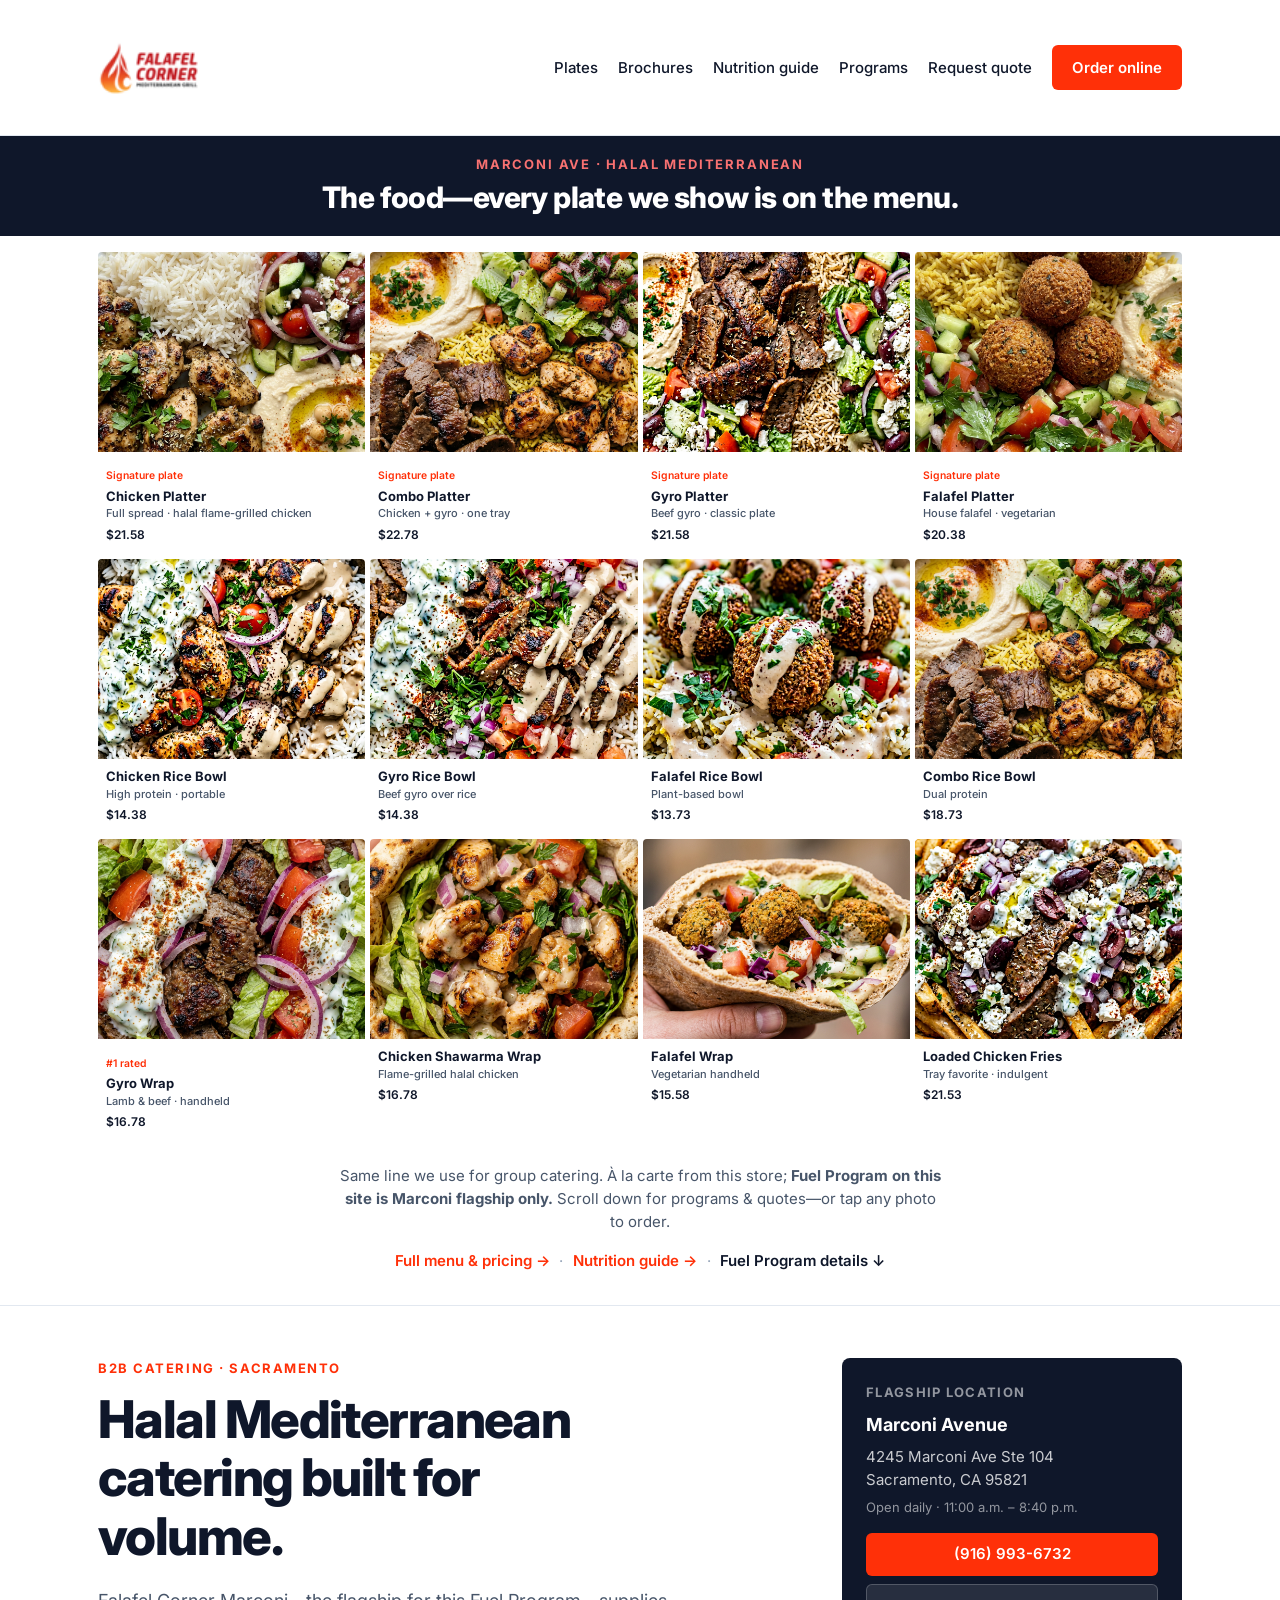
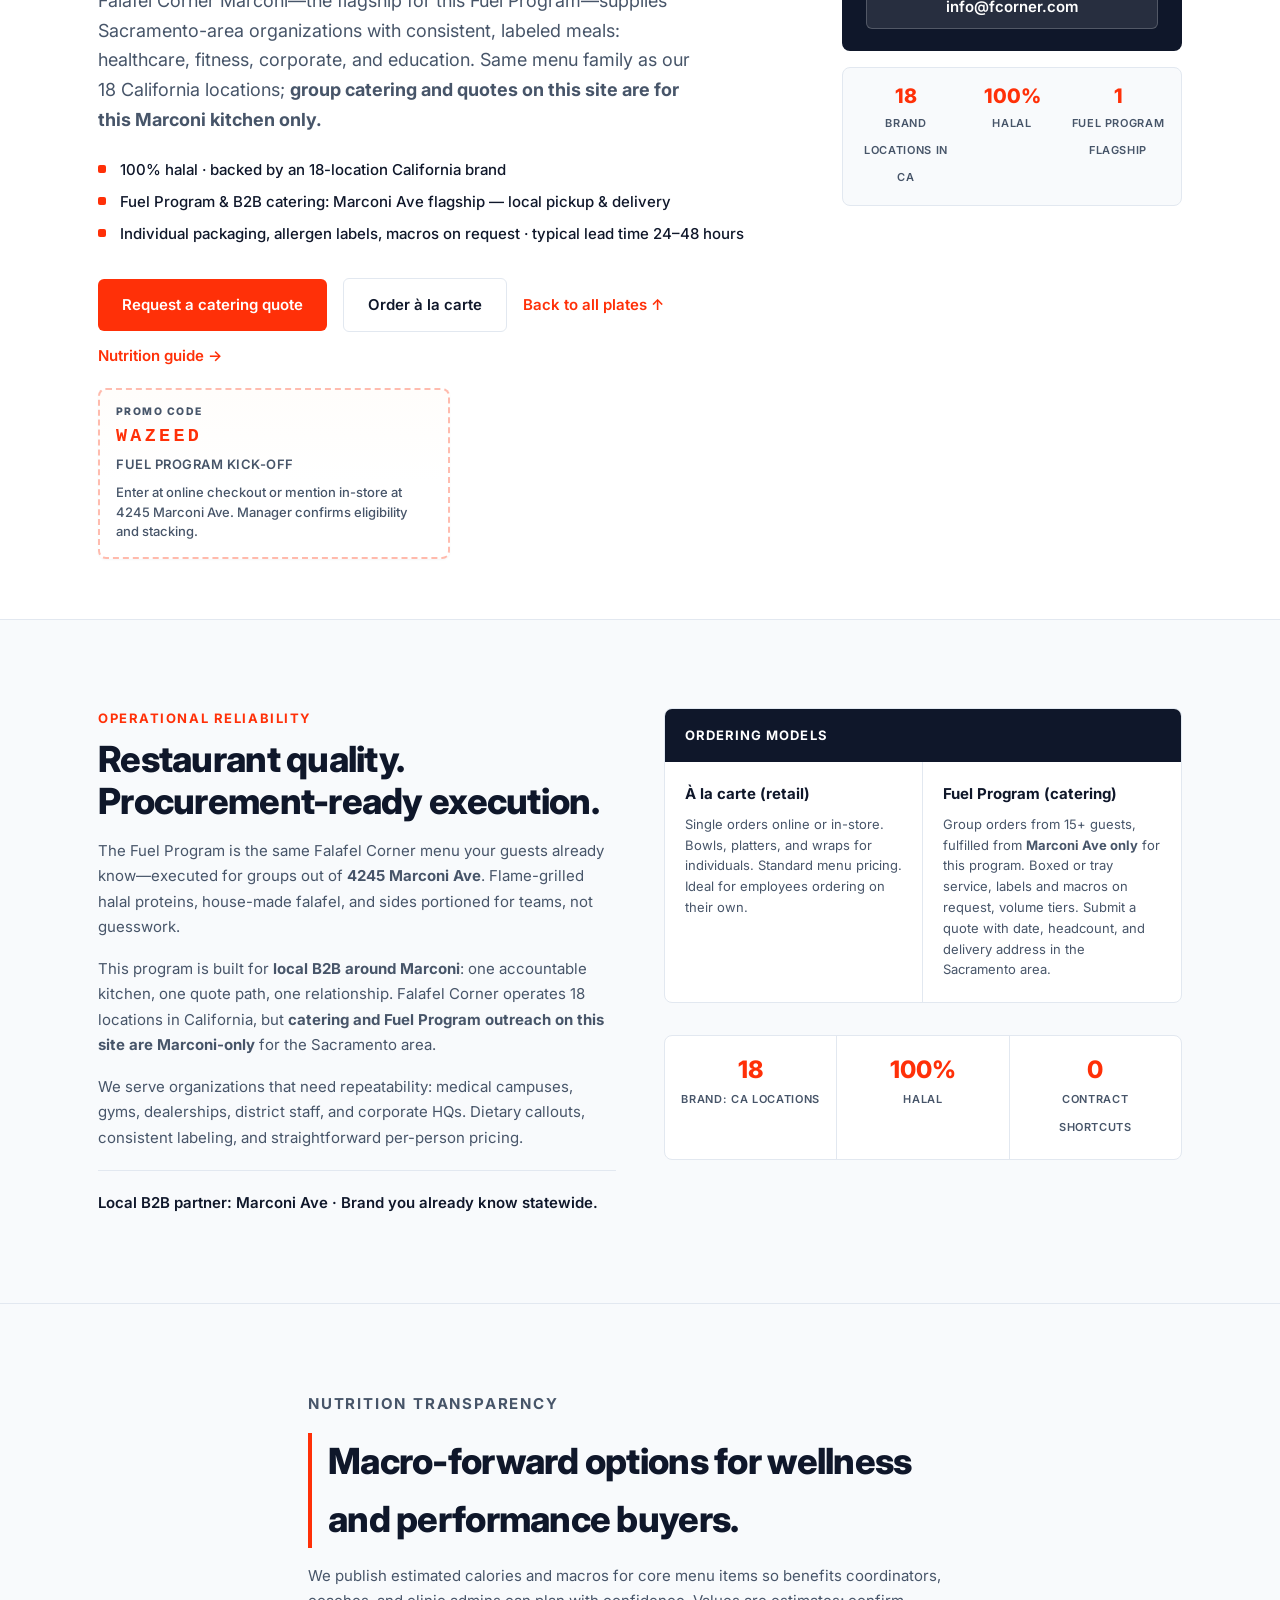
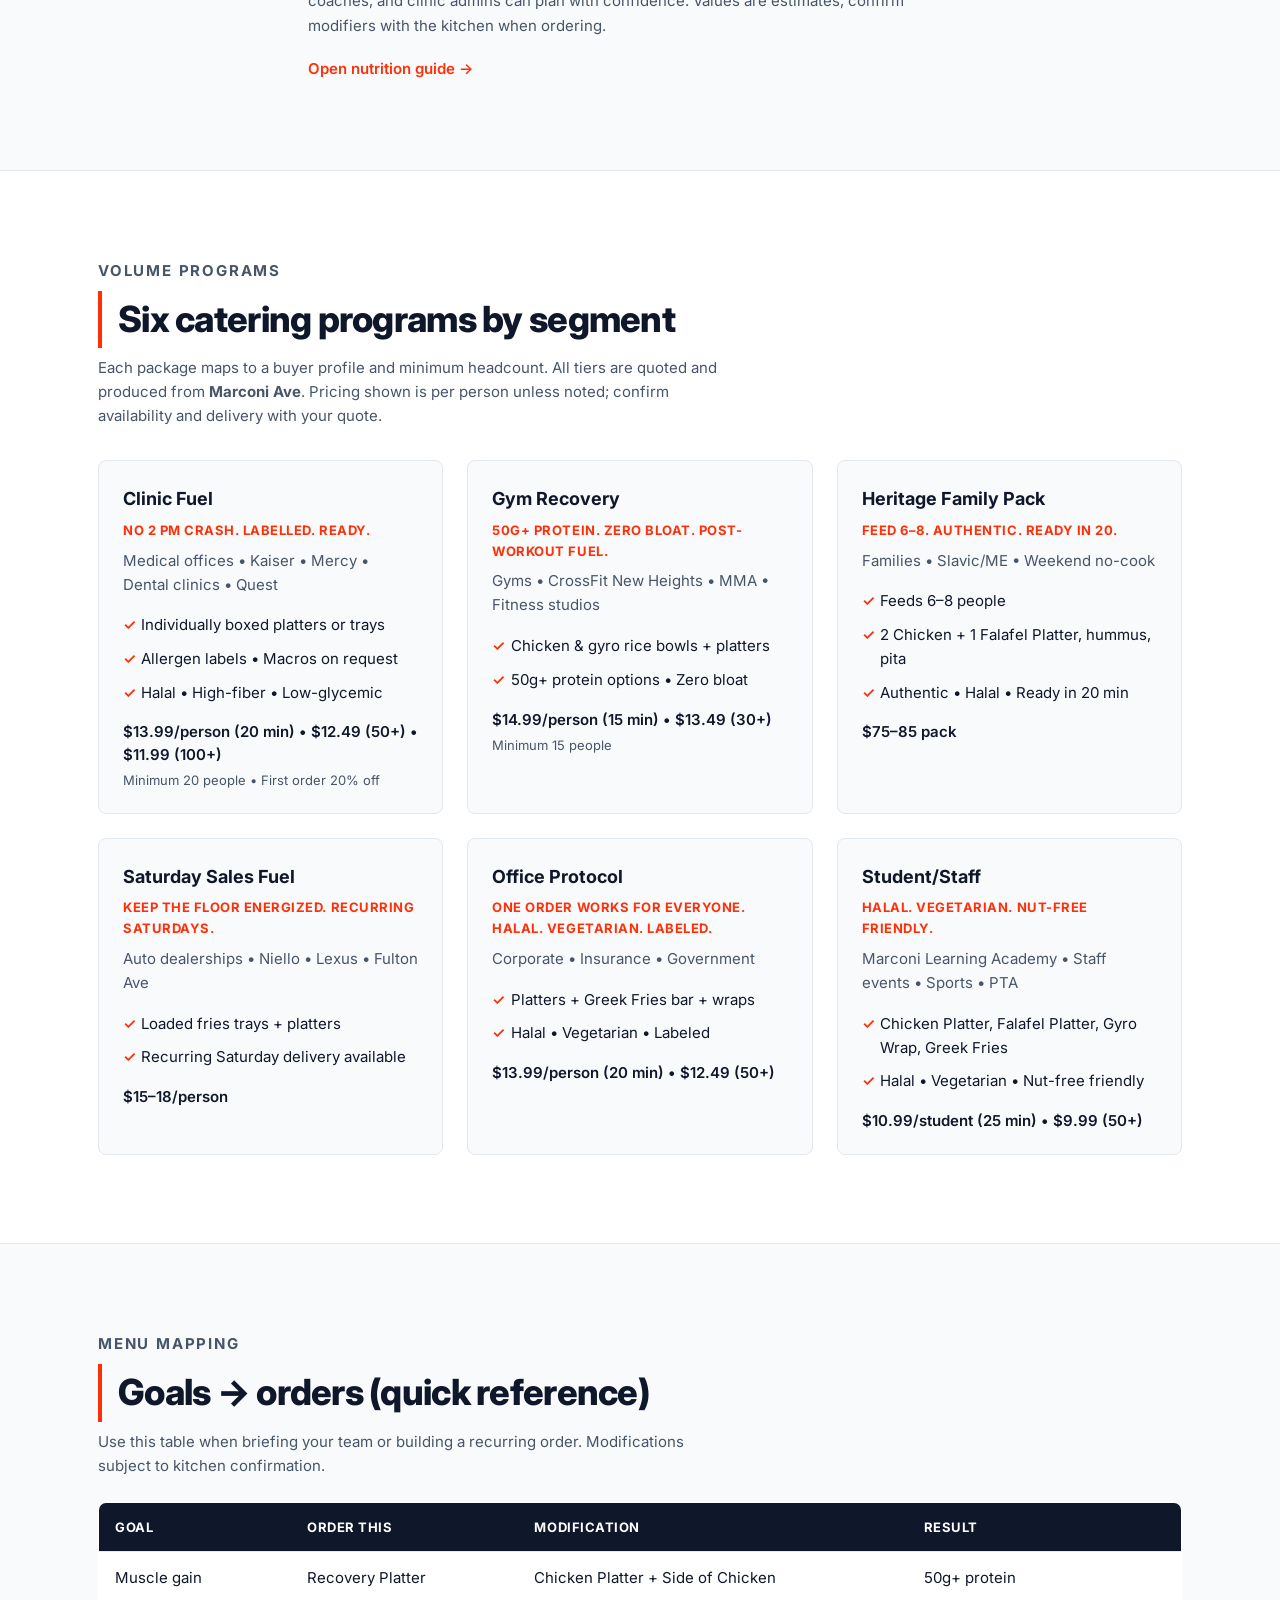
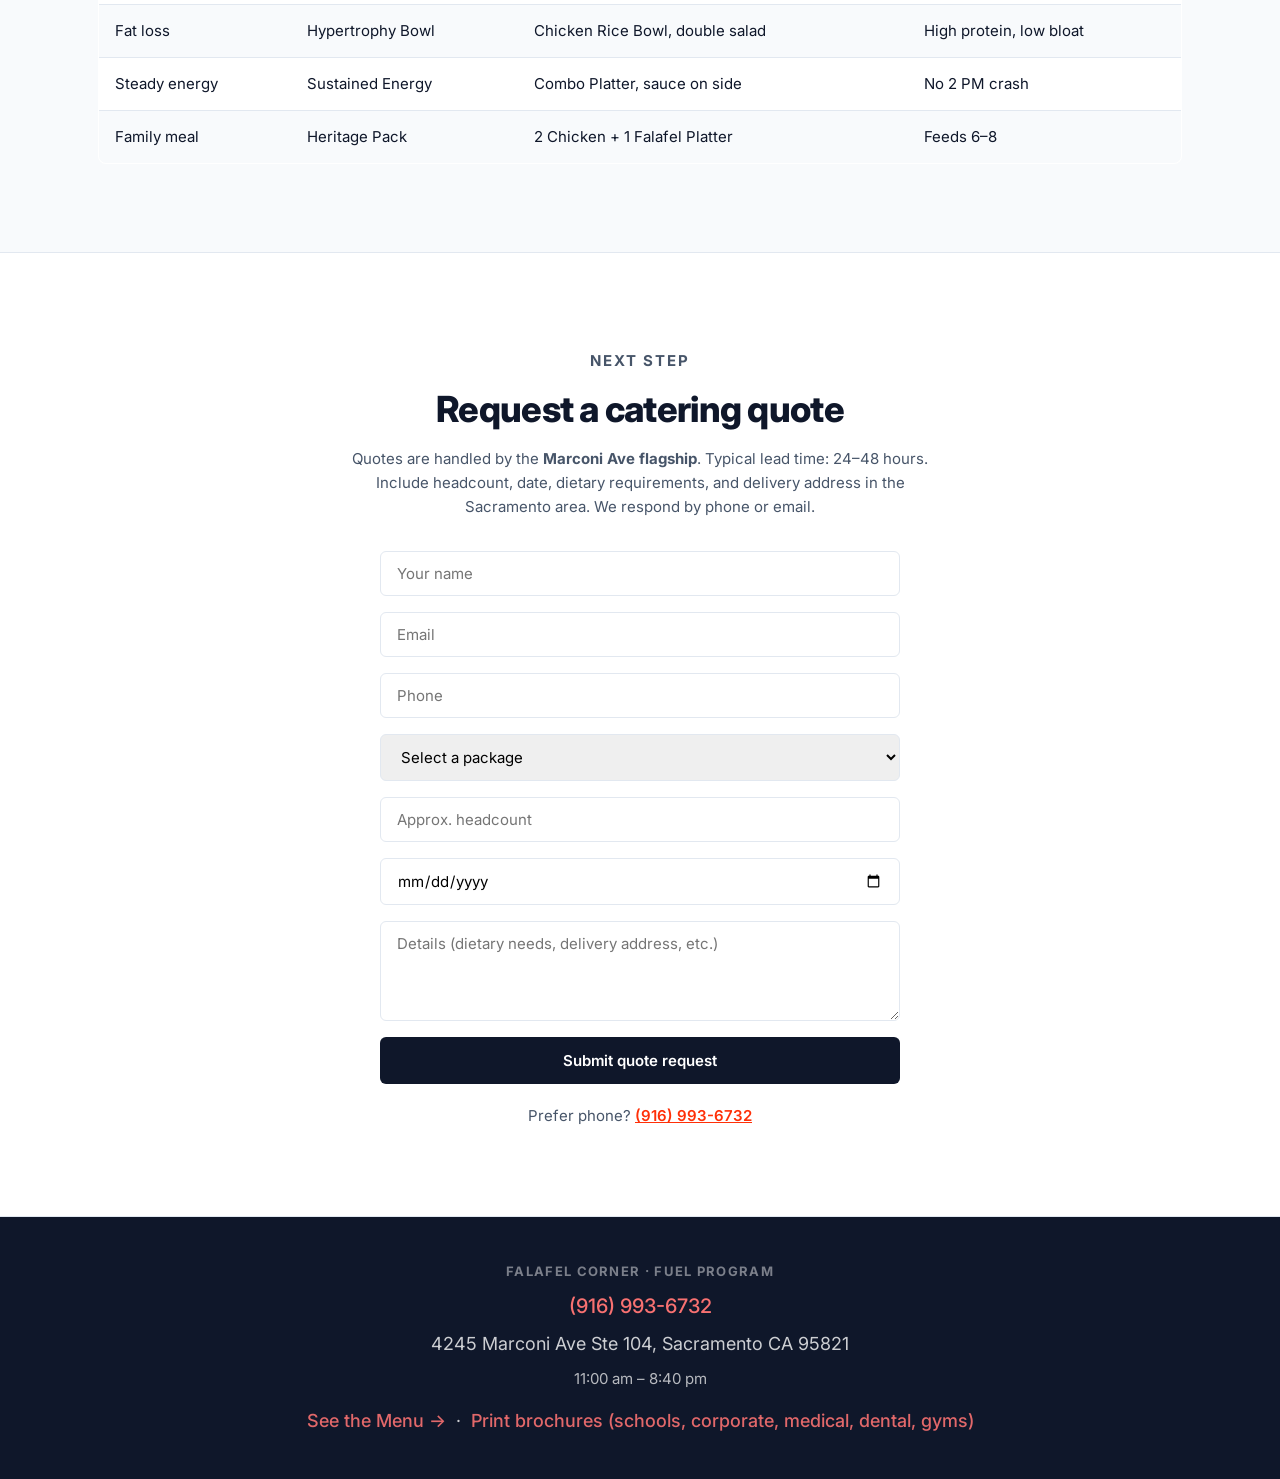
==== commit 420b7202: "Redesign brochure promo block; align hero kick-off coupon; add order QR asset Made-with: Cursor" ====
--- a/site/index.html
+++ b/site/index.html
@@ -156,6 +156,47 @@
       flex-wrap: wrap;
       gap: 0.75rem 1rem;
       align-items: center;
+    }
+    .kickoff-coupon {
+      margin-top: 1.25rem;
+      padding: 0.85rem 1rem 0.95rem;
+      max-width: 22rem;
+      border: 2px dashed rgba(255, 48, 8, 0.32);
+      border-radius: 8px;
+      background: linear-gradient(180deg, #fffdfb 0%, #fff 55%);
+      box-shadow: 0 1px 2px rgba(15, 23, 42, 0.04);
+    }
+    .kickoff-coupon-label {
+      font-size: 0.65rem;
+      font-weight: 800;
+      letter-spacing: 0.14em;
+      text-transform: uppercase;
+      color: var(--gray-muted);
+      margin: 0 0 0.35rem;
+    }
+    .kickoff-coupon-code {
+      margin: 0 0 0.45rem;
+      font-family: ui-monospace, Menlo, Monaco, monospace;
+      font-size: 1.15rem;
+      font-weight: 800;
+      letter-spacing: 0.18em;
+      color: var(--dd-red);
+      line-height: 1.15;
+    }
+    .kickoff-coupon-sub {
+      margin: 0 0 0.5rem;
+      font-size: var(--text-xs);
+      font-weight: 600;
+      letter-spacing: 0.04em;
+      text-transform: uppercase;
+      color: var(--gray-muted);
+    }
+    .kickoff-coupon-fine {
+      font-size: var(--text-xs);
+      color: var(--gray-muted);
+      line-height: 1.5;
+      margin: 0;
+      font-weight: 500;
     }
     .hero .cta-primary {
       display: inline-flex;
@@ -844,6 +885,12 @@
           <a href="https://custom.order.online/en-US/store/falafel-corner-sacramento-30889369" target="_blank" rel="noopener" class="cta-secondary">Order à la carte</a>
           <a href="#food" class="cta-text">Back to all plates ↑</a>
           <a href="menus.html" class="cta-text">Nutrition guide →</a>
+        </div>
+        <div class="kickoff-coupon" role="note" aria-label="Fuel Program kick-off promo code">
+          <p class="kickoff-coupon-label">Promo code</p>
+          <p class="kickoff-coupon-code">WAZEED</p>
+          <p class="kickoff-coupon-sub">Fuel Program kick-off</p>
+          <p class="kickoff-coupon-fine">Enter at online checkout or mention in-store at 4245 Marconi Ave. Manager confirms eligibility and stacking.</p>
         </div>
       </div>
       <aside class="hero-aside" aria-label="Location and hours">
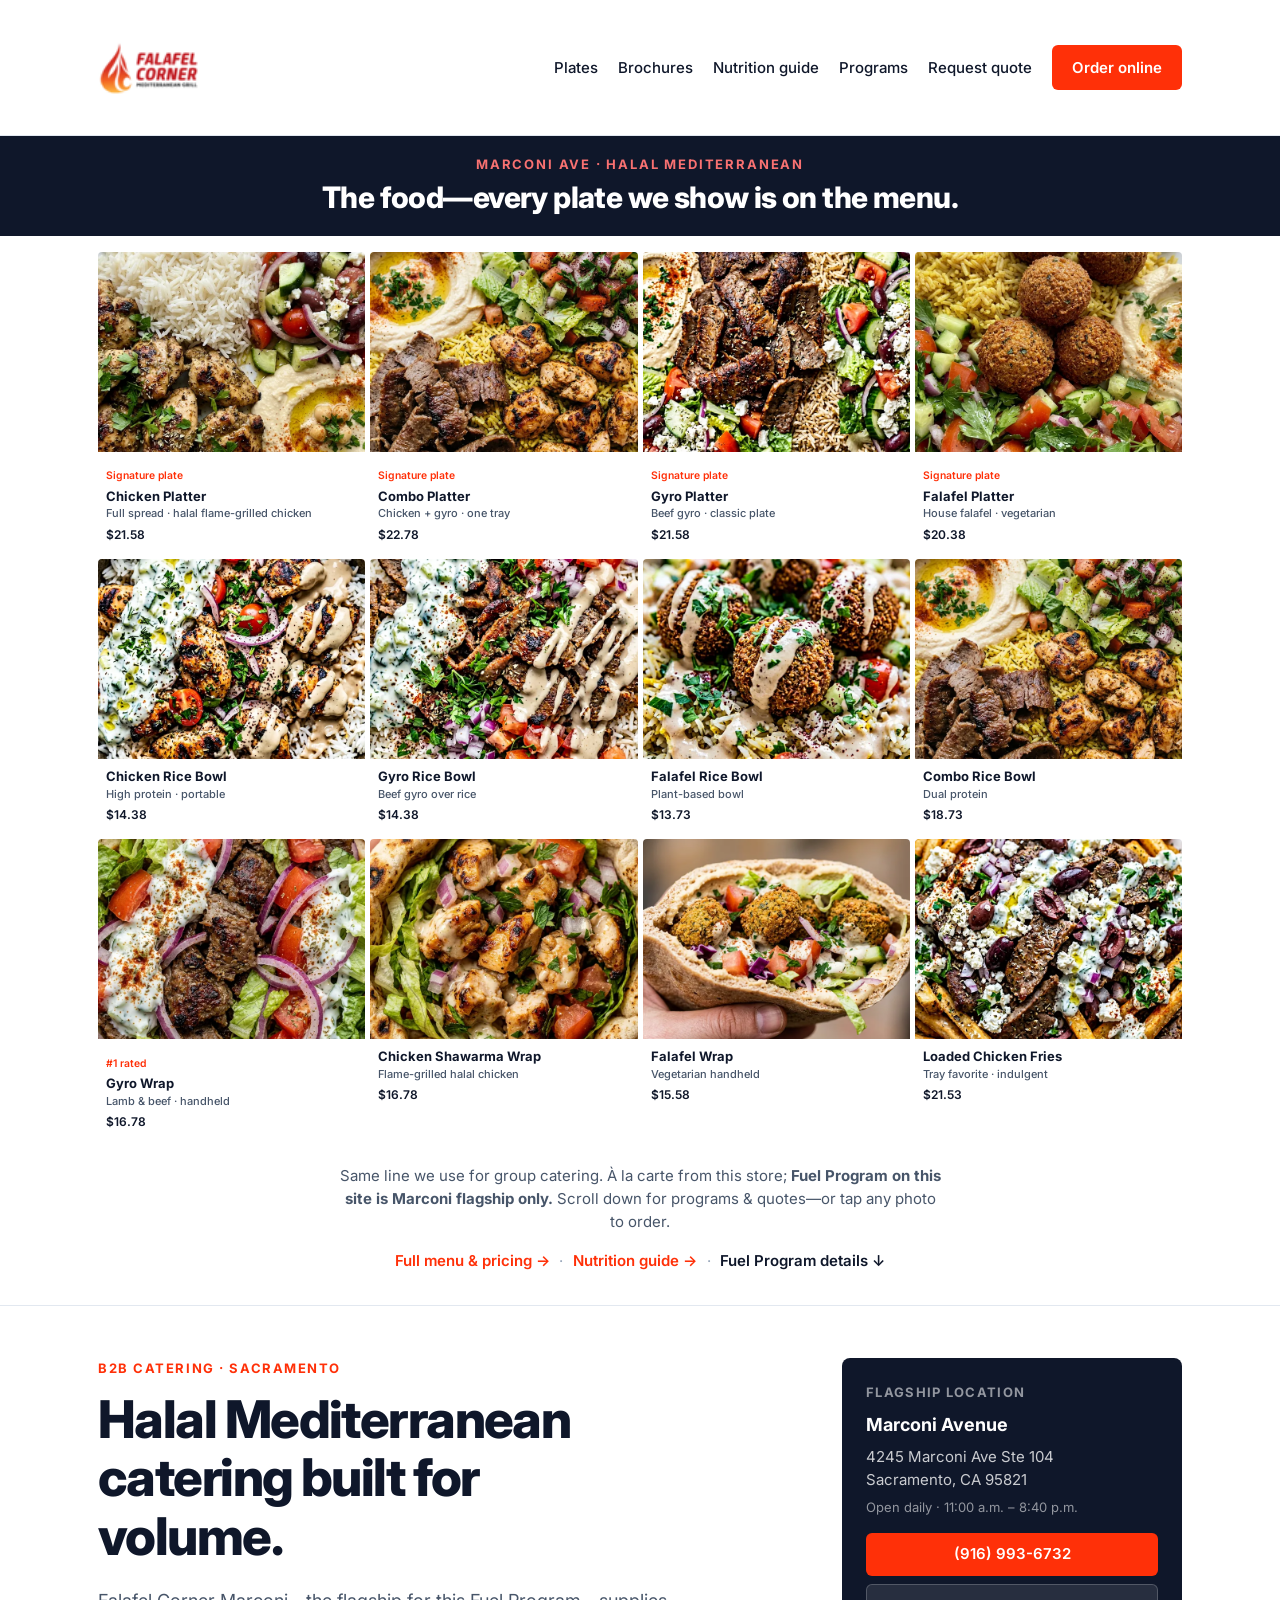
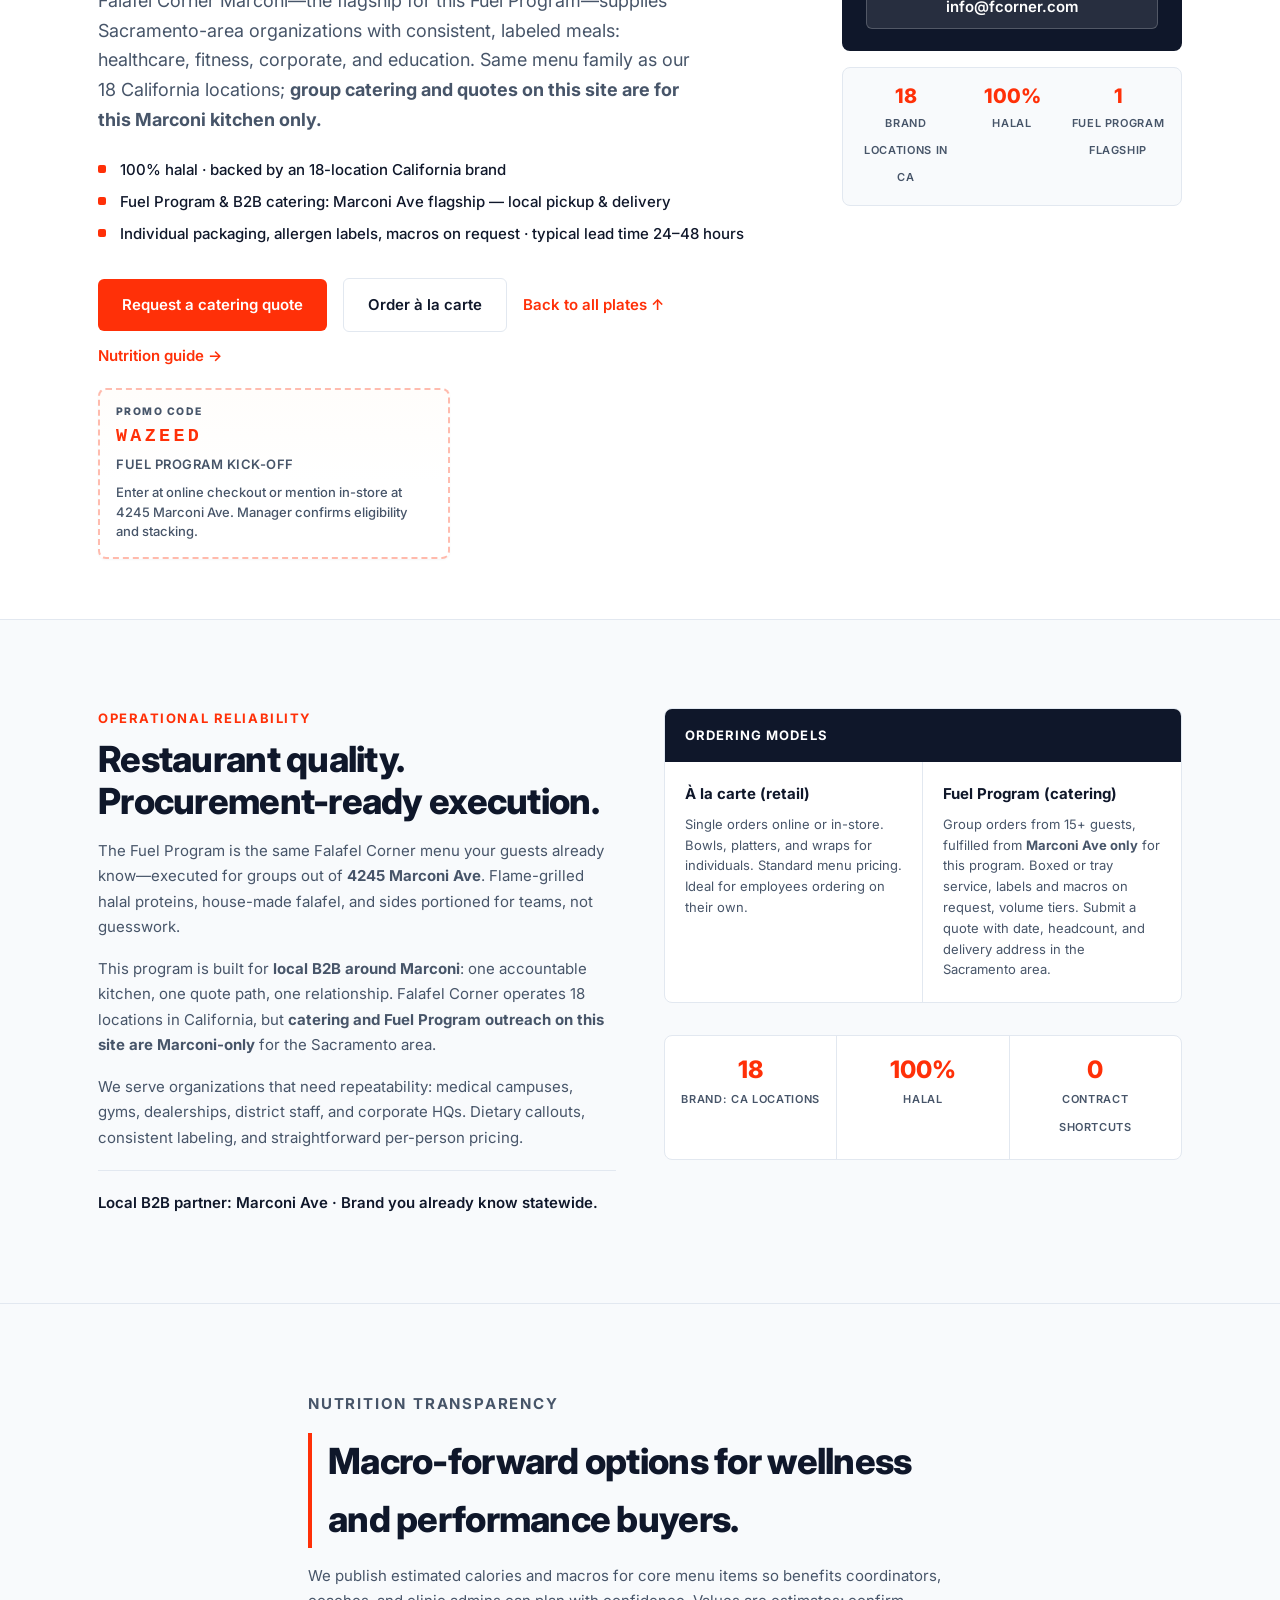
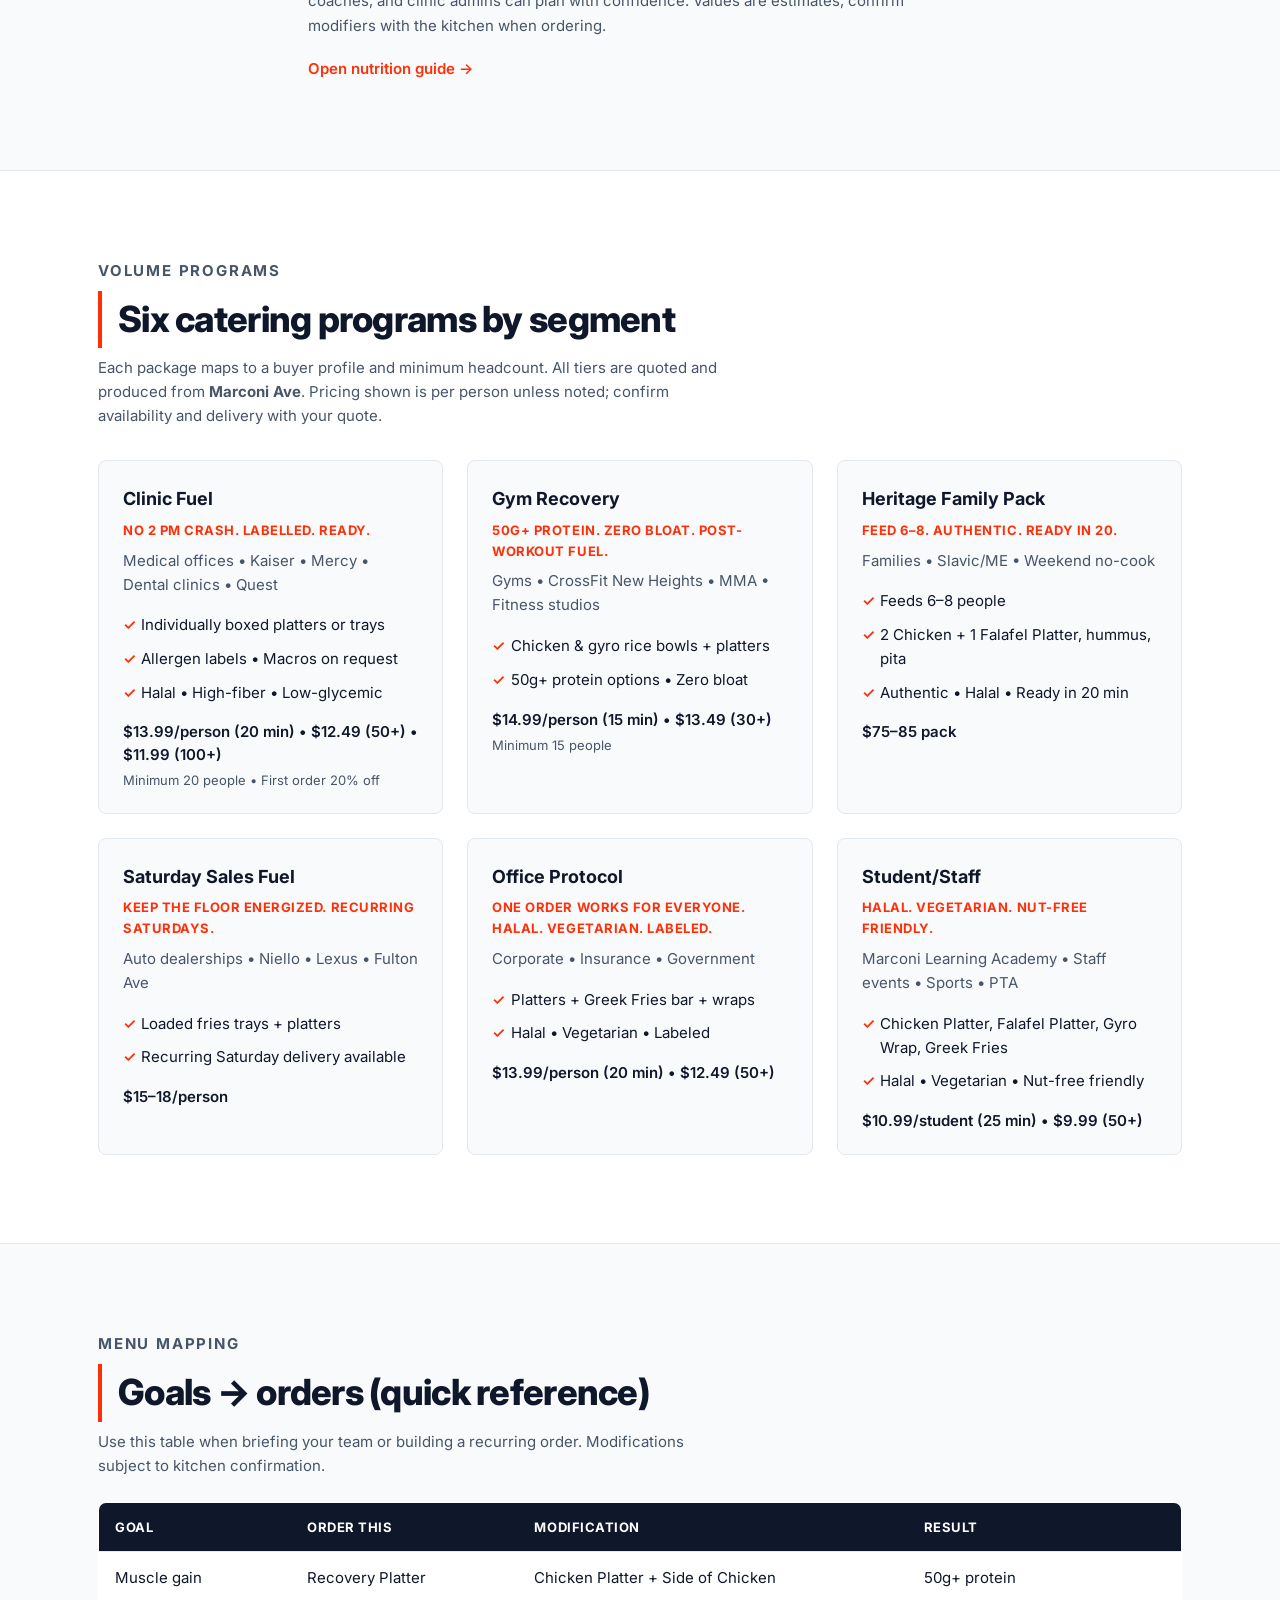
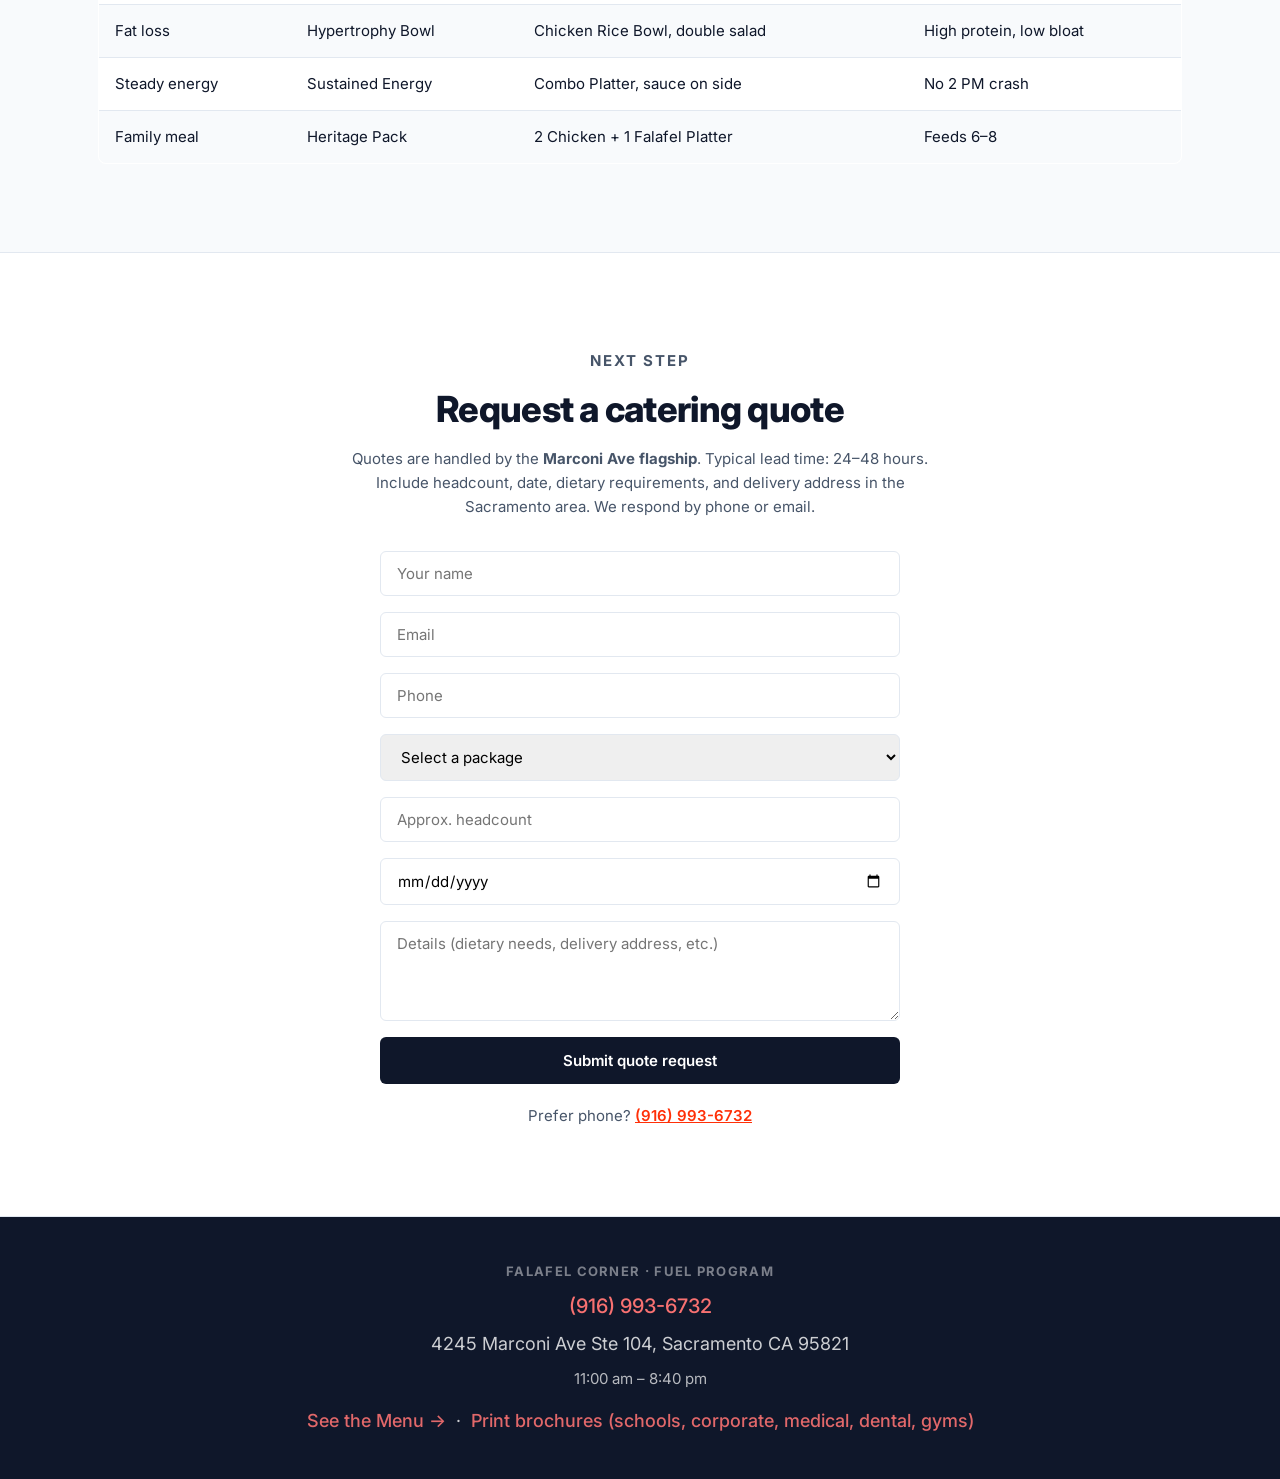
==== commit a6789a07: "Perf: compress food photos, add WebP + picture; brochure layout CSS Made-with: Cursor" ====
--- a/site/index.html
+++ b/site/index.html
@@ -542,6 +542,10 @@
       border-color: #cbd5e1;
     }
     .order-card a { text-decoration: none; color: inherit; display: block; }
+    .order-card a > picture {
+      display: block;
+      width: 100%;
+    }
     .order-card-img {
       width: 100%;
       height: 280px;
@@ -734,7 +738,7 @@
       <div class="order-grid food-mosaic">
         <div class="order-card">
           <a href="https://custom.order.online/en-US/store/falafel-corner-sacramento-30889369" target="_blank" rel="noopener">
-            <img src="images/chicken-platter.jpg" alt="Chicken platter with rice, salad, and sauces" class="order-card-img" loading="eager" fetchpriority="high" width="560" height="280">
+            <picture><source srcset="images/chicken-platter.webp" type="image/webp"><img src="images/chicken-platter.jpg" alt="Chicken platter with rice, salad, and sauces" class="order-card-img" loading="eager" fetchpriority="high" width="560" height="280"></picture>
             <div class="order-card-content">
               <span class="badge">Signature plate</span>
               <h3>Chicken platter</h3>
@@ -745,7 +749,7 @@
         </div>
         <div class="order-card">
           <a href="https://custom.order.online/en-US/store/falafel-corner-sacramento-30889369" target="_blank" rel="noopener">
-            <img src="images/combo-platter.jpg" alt="Combo chicken and gyro platter" class="order-card-img" loading="eager" fetchpriority="high" width="560" height="280">
+            <picture><source srcset="images/combo-platter.webp" type="image/webp"><img src="images/combo-platter.jpg" alt="Combo chicken and gyro platter" class="order-card-img" loading="eager" fetchpriority="high" width="560" height="280"></picture>
             <div class="order-card-content">
               <span class="badge">Signature plate</span>
               <h3>Combo platter</h3>
@@ -756,7 +760,7 @@
         </div>
         <div class="order-card">
           <a href="https://custom.order.online/en-US/store/falafel-corner-sacramento-30889369" target="_blank" rel="noopener">
-            <img src="images/gyro-platter.jpg" alt="Gyro platter with rice and Mediterranean sides" class="order-card-img" loading="lazy" width="560" height="280">
+            <picture><source srcset="images/gyro-platter.webp" type="image/webp"><img src="images/gyro-platter.jpg" alt="Gyro platter with rice and Mediterranean sides" class="order-card-img" loading="lazy" width="560" height="280"></picture>
             <div class="order-card-content">
               <span class="badge">Signature plate</span>
               <h3>Gyro platter</h3>
@@ -767,7 +771,7 @@
         </div>
         <div class="order-card">
           <a href="https://custom.order.online/en-US/store/falafel-corner-sacramento-30889369" target="_blank" rel="noopener">
-            <img src="images/falafel-platter.jpg" alt="Falafel platter with rice and salad" class="order-card-img" loading="lazy" width="560" height="280">
+            <picture><source srcset="images/falafel-platter.webp" type="image/webp"><img src="images/falafel-platter.jpg" alt="Falafel platter with rice and salad" class="order-card-img" loading="lazy" width="560" height="280"></picture>
             <div class="order-card-content">
               <span class="badge">Signature plate</span>
               <h3>Falafel platter</h3>
@@ -778,7 +782,7 @@
         </div>
         <div class="order-card">
           <a href="https://custom.order.online/en-US/store/falafel-corner-sacramento-30889369" target="_blank" rel="noopener">
-            <img src="images/chicken-rice-bowl.jpg" alt="Chicken rice bowl" class="order-card-img" loading="lazy" width="560" height="280">
+            <picture><source srcset="images/chicken-rice-bowl.webp" type="image/webp"><img src="images/chicken-rice-bowl.jpg" alt="Chicken rice bowl" class="order-card-img" loading="lazy" width="560" height="280"></picture>
             <div class="order-card-content">
               <h3>Chicken rice bowl</h3>
               <p class="dish-tagline">High protein · portable</p>
@@ -788,7 +792,7 @@
         </div>
         <div class="order-card">
           <a href="https://custom.order.online/en-US/store/falafel-corner-sacramento-30889369" target="_blank" rel="noopener">
-            <img src="images/gyro-rice-bowl.jpg" alt="Gyro rice bowl" class="order-card-img" loading="lazy" width="560" height="280">
+            <picture><source srcset="images/gyro-rice-bowl.webp" type="image/webp"><img src="images/gyro-rice-bowl.jpg" alt="Gyro rice bowl" class="order-card-img" loading="lazy" width="560" height="280"></picture>
             <div class="order-card-content">
               <h3>Gyro rice bowl</h3>
               <p class="dish-tagline">Beef gyro over rice</p>
@@ -798,7 +802,7 @@
         </div>
         <div class="order-card">
           <a href="https://custom.order.online/en-US/store/falafel-corner-sacramento-30889369" target="_blank" rel="noopener">
-            <img src="images/falafel-rice-bowl.jpg" alt="Falafel rice bowl" class="order-card-img" loading="lazy" width="560" height="280">
+            <picture><source srcset="images/falafel-rice-bowl.webp" type="image/webp"><img src="images/falafel-rice-bowl.jpg" alt="Falafel rice bowl" class="order-card-img" loading="lazy" width="560" height="280"></picture>
             <div class="order-card-content">
               <h3>Falafel rice bowl</h3>
               <p class="dish-tagline">Plant-based bowl</p>
@@ -808,7 +812,7 @@
         </div>
         <div class="order-card">
           <a href="https://custom.order.online/en-US/store/falafel-corner-sacramento-30889369" target="_blank" rel="noopener">
-            <img src="images/combo-platter.jpg" alt="Combo rice bowl chicken and gyro" class="order-card-img" loading="lazy" width="560" height="280">
+            <picture><source srcset="images/combo-platter.webp" type="image/webp"><img src="images/combo-platter.jpg" alt="Combo rice bowl chicken and gyro" class="order-card-img" loading="lazy" width="560" height="280"></picture>
             <div class="order-card-content">
               <h3>Combo rice bowl</h3>
               <p class="dish-tagline">Dual protein</p>
@@ -818,7 +822,7 @@
         </div>
         <div class="order-card">
           <a href="https://custom.order.online/en-US/store/falafel-corner-sacramento-30889369" target="_blank" rel="noopener">
-            <img src="images/gyro-wrap.jpg" alt="Gyro wrap in pita" class="order-card-img" loading="lazy" width="560" height="280">
+            <picture><source srcset="images/gyro-wrap.webp" type="image/webp"><img src="images/gyro-wrap.jpg" alt="Gyro wrap in pita" class="order-card-img" loading="lazy" width="560" height="280"></picture>
             <div class="order-card-content">
               <span class="badge">#1 rated</span>
               <h3>Gyro wrap</h3>
@@ -829,7 +833,7 @@
         </div>
         <div class="order-card">
           <a href="https://custom.order.online/en-US/store/falafel-corner-sacramento-30889369" target="_blank" rel="noopener">
-            <img src="images/chicken-shawarma-wrap.jpg" alt="Chicken shawarma wrap" class="order-card-img" loading="lazy" width="560" height="280">
+            <picture><source srcset="images/chicken-shawarma-wrap.webp" type="image/webp"><img src="images/chicken-shawarma-wrap.jpg" alt="Chicken shawarma wrap" class="order-card-img" loading="lazy" width="560" height="280"></picture>
             <div class="order-card-content">
               <h3>Chicken shawarma wrap</h3>
               <p class="dish-tagline">Flame-grilled halal chicken</p>
@@ -839,7 +843,7 @@
         </div>
         <div class="order-card">
           <a href="https://custom.order.online/en-US/store/falafel-corner-sacramento-30889369" target="_blank" rel="noopener">
-            <img src="images/falafel-wrap.jpg" alt="Falafel wrap" class="order-card-img" loading="lazy" width="560" height="280">
+            <picture><source srcset="images/falafel-wrap.webp" type="image/webp"><img src="images/falafel-wrap.jpg" alt="Falafel wrap" class="order-card-img" loading="lazy" width="560" height="280"></picture>
             <div class="order-card-content">
               <h3>Falafel wrap</h3>
               <p class="dish-tagline">Vegetarian handheld</p>
@@ -849,7 +853,7 @@
         </div>
         <div class="order-card">
           <a href="https://custom.order.online/en-US/store/falafel-corner-sacramento-30889369" target="_blank" rel="noopener">
-            <img src="images/loaded-fries.jpg" alt="Loaded Mediterranean fries" class="order-card-img" loading="lazy" width="560" height="280">
+            <picture><source srcset="images/loaded-fries.webp" type="image/webp"><img src="images/loaded-fries.jpg" alt="Loaded Mediterranean fries" class="order-card-img" loading="lazy" width="560" height="280"></picture>
             <div class="order-card-content">
               <h3>Loaded chicken fries</h3>
               <p class="dish-tagline">Tray favorite · indulgent</p>
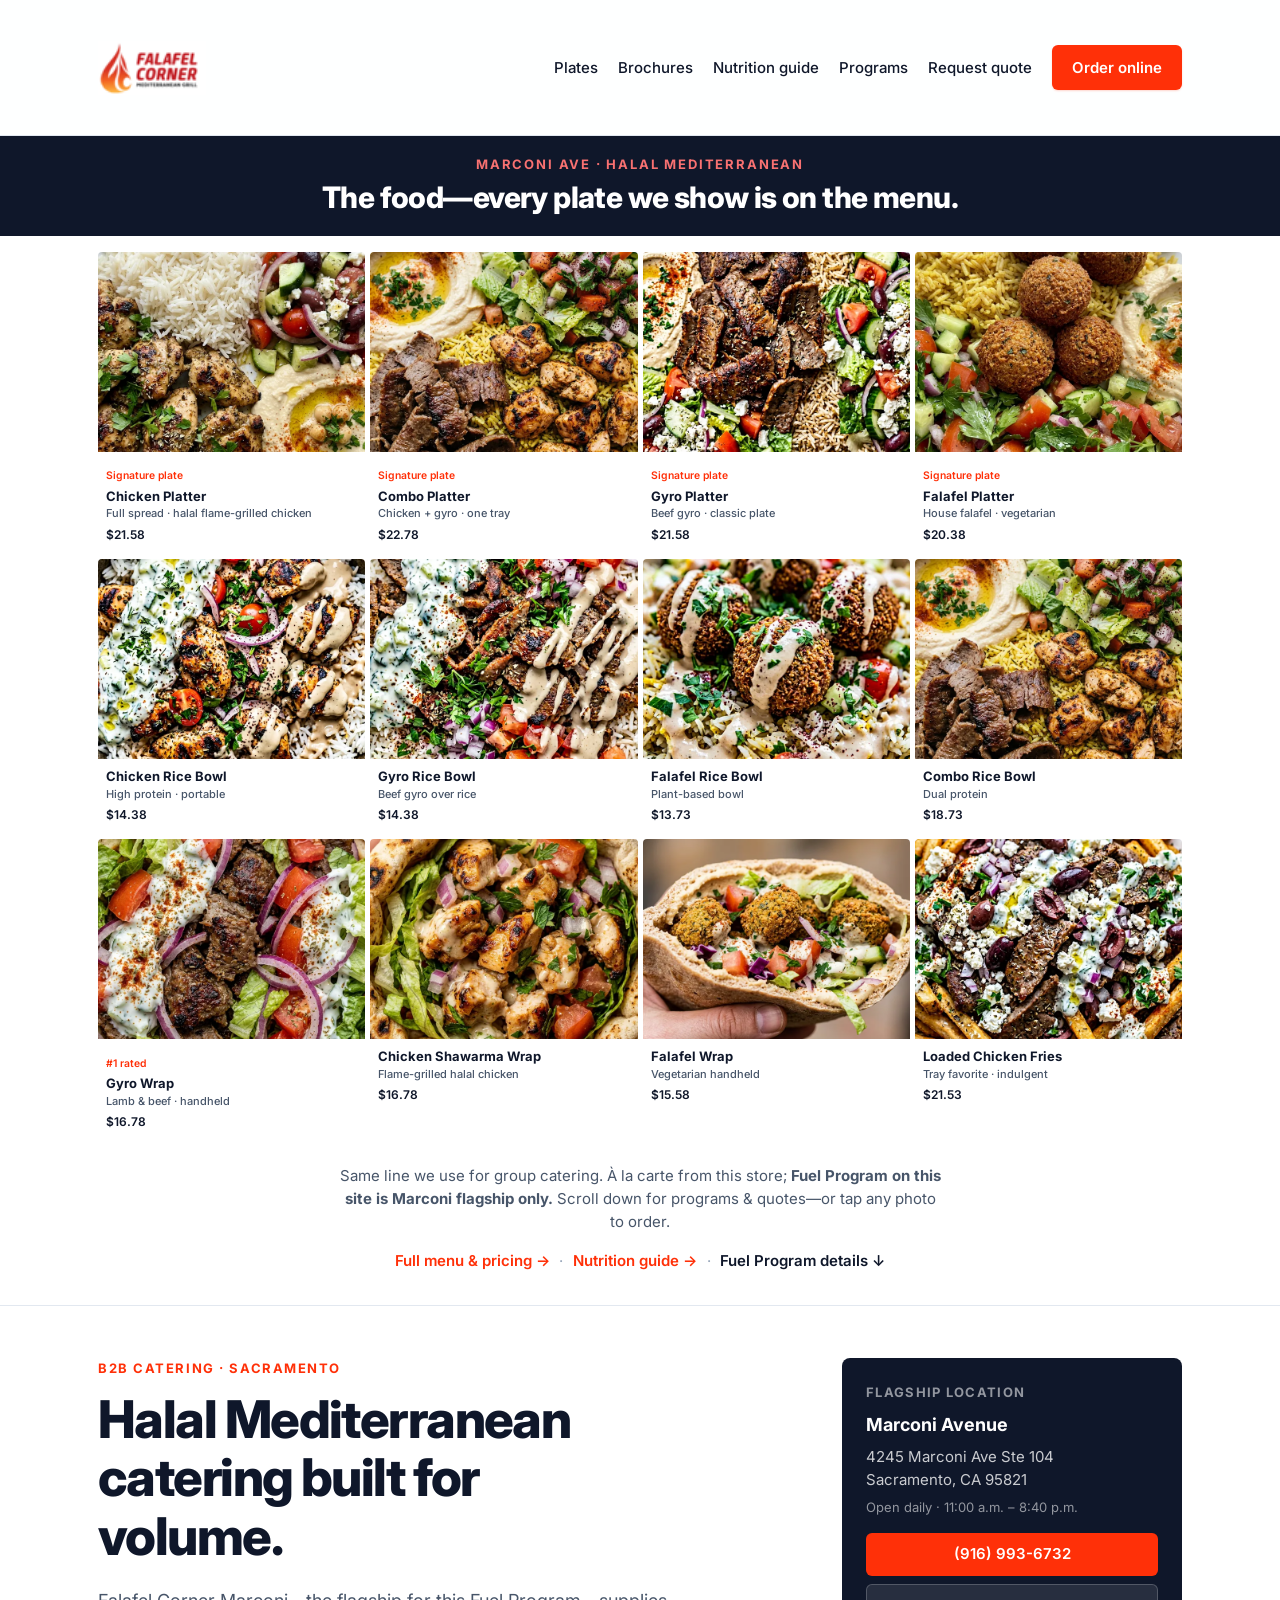
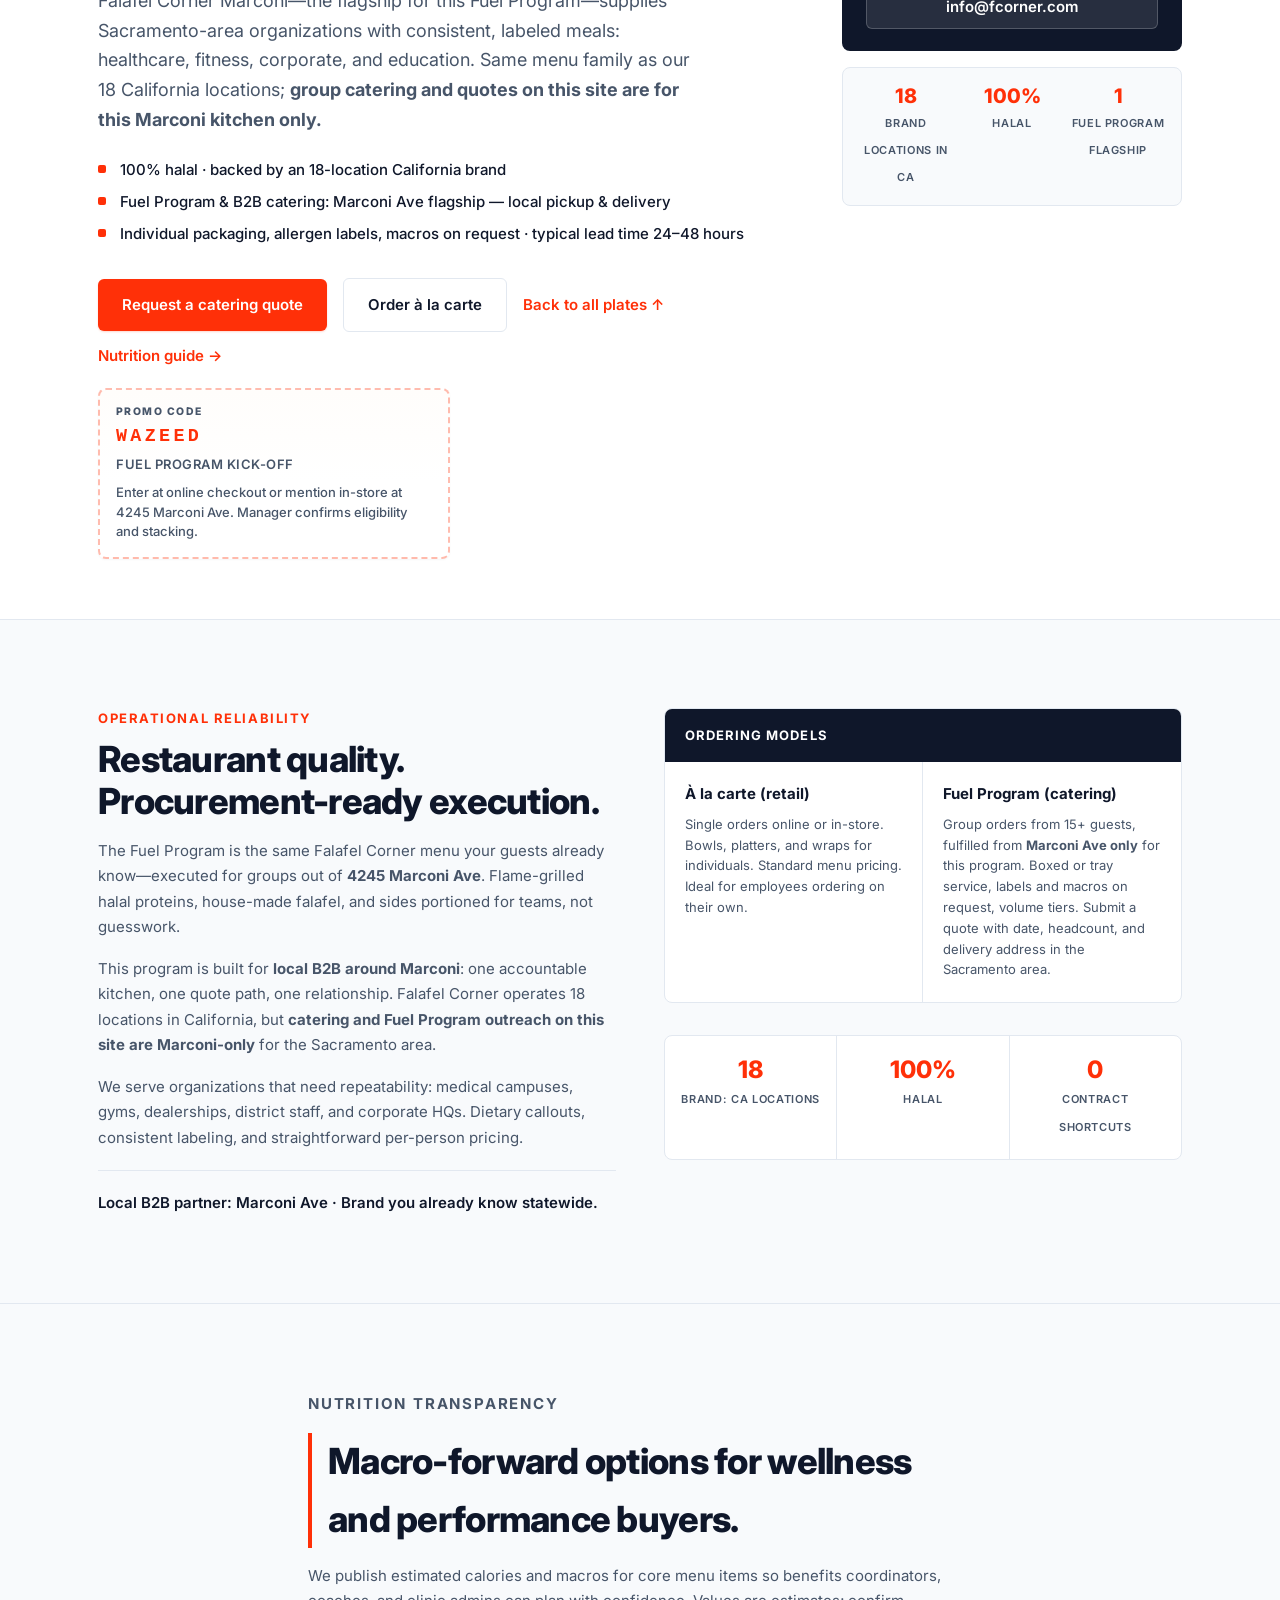
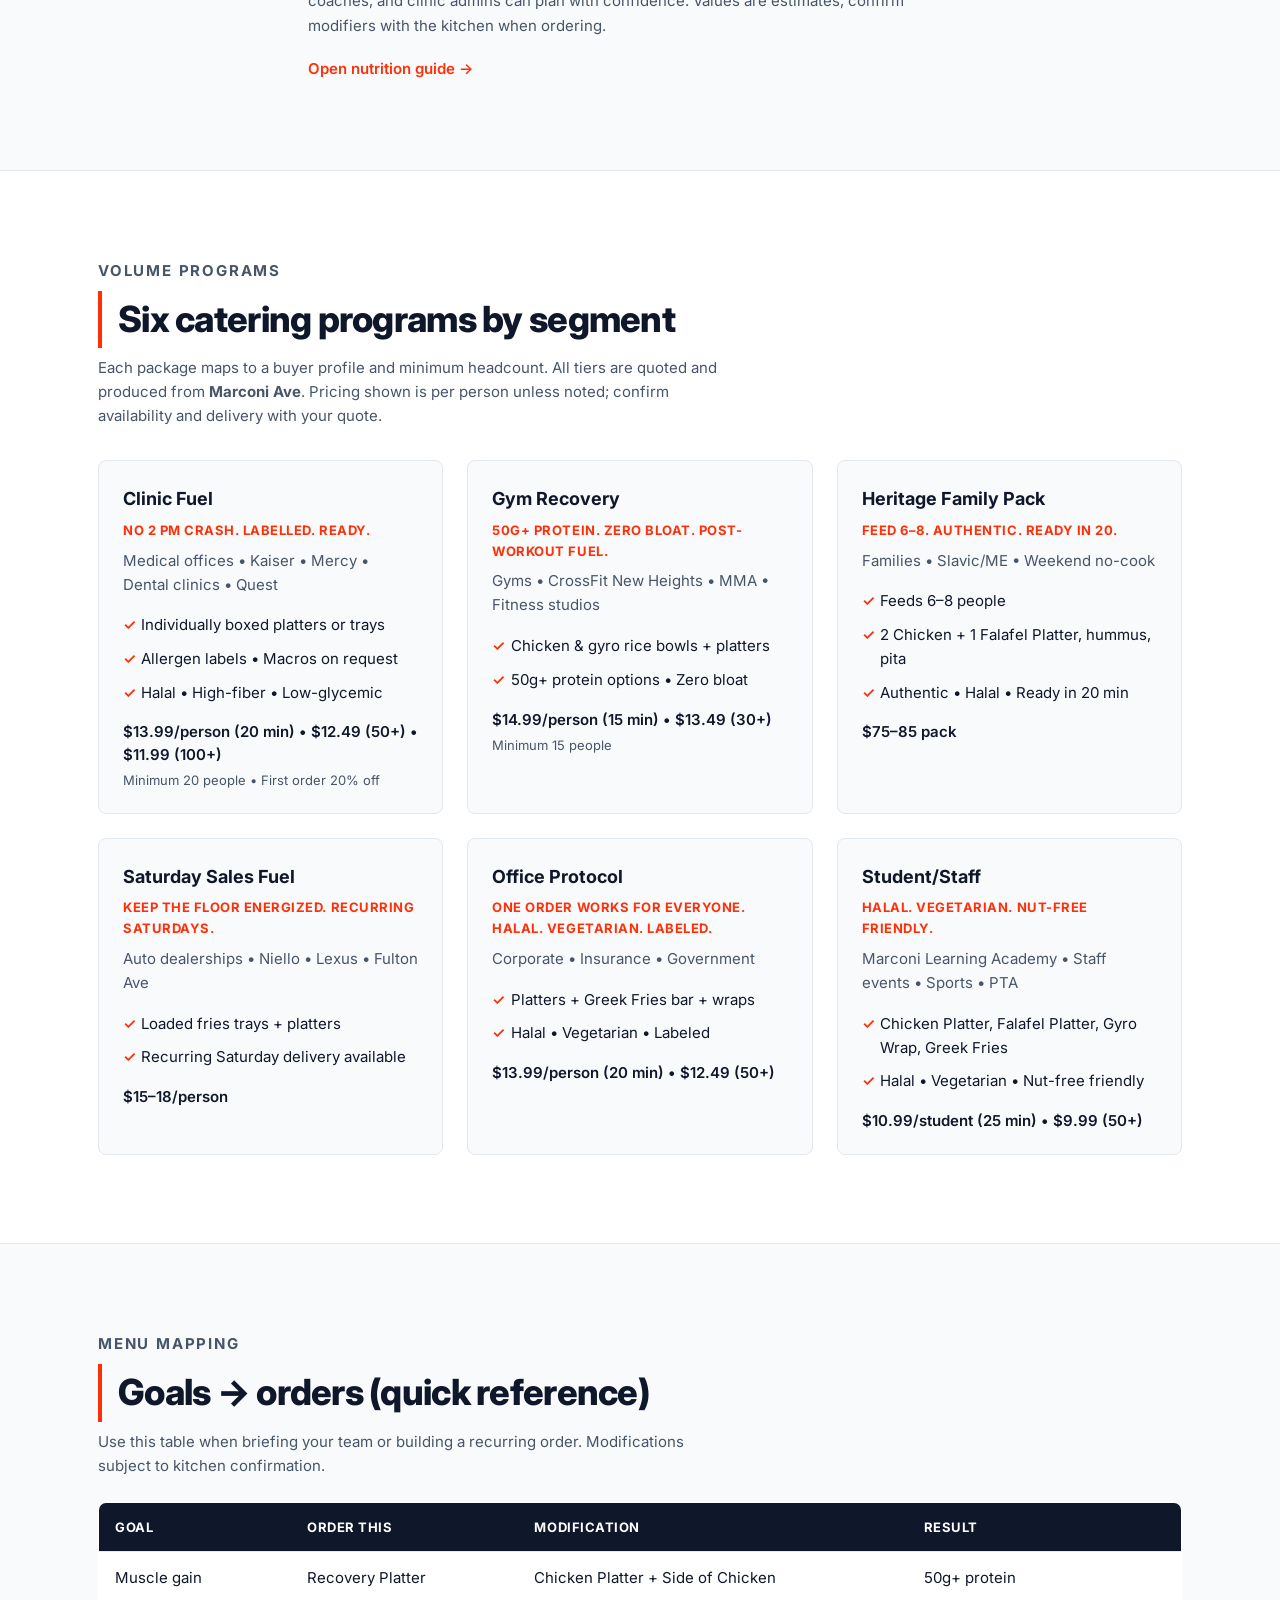
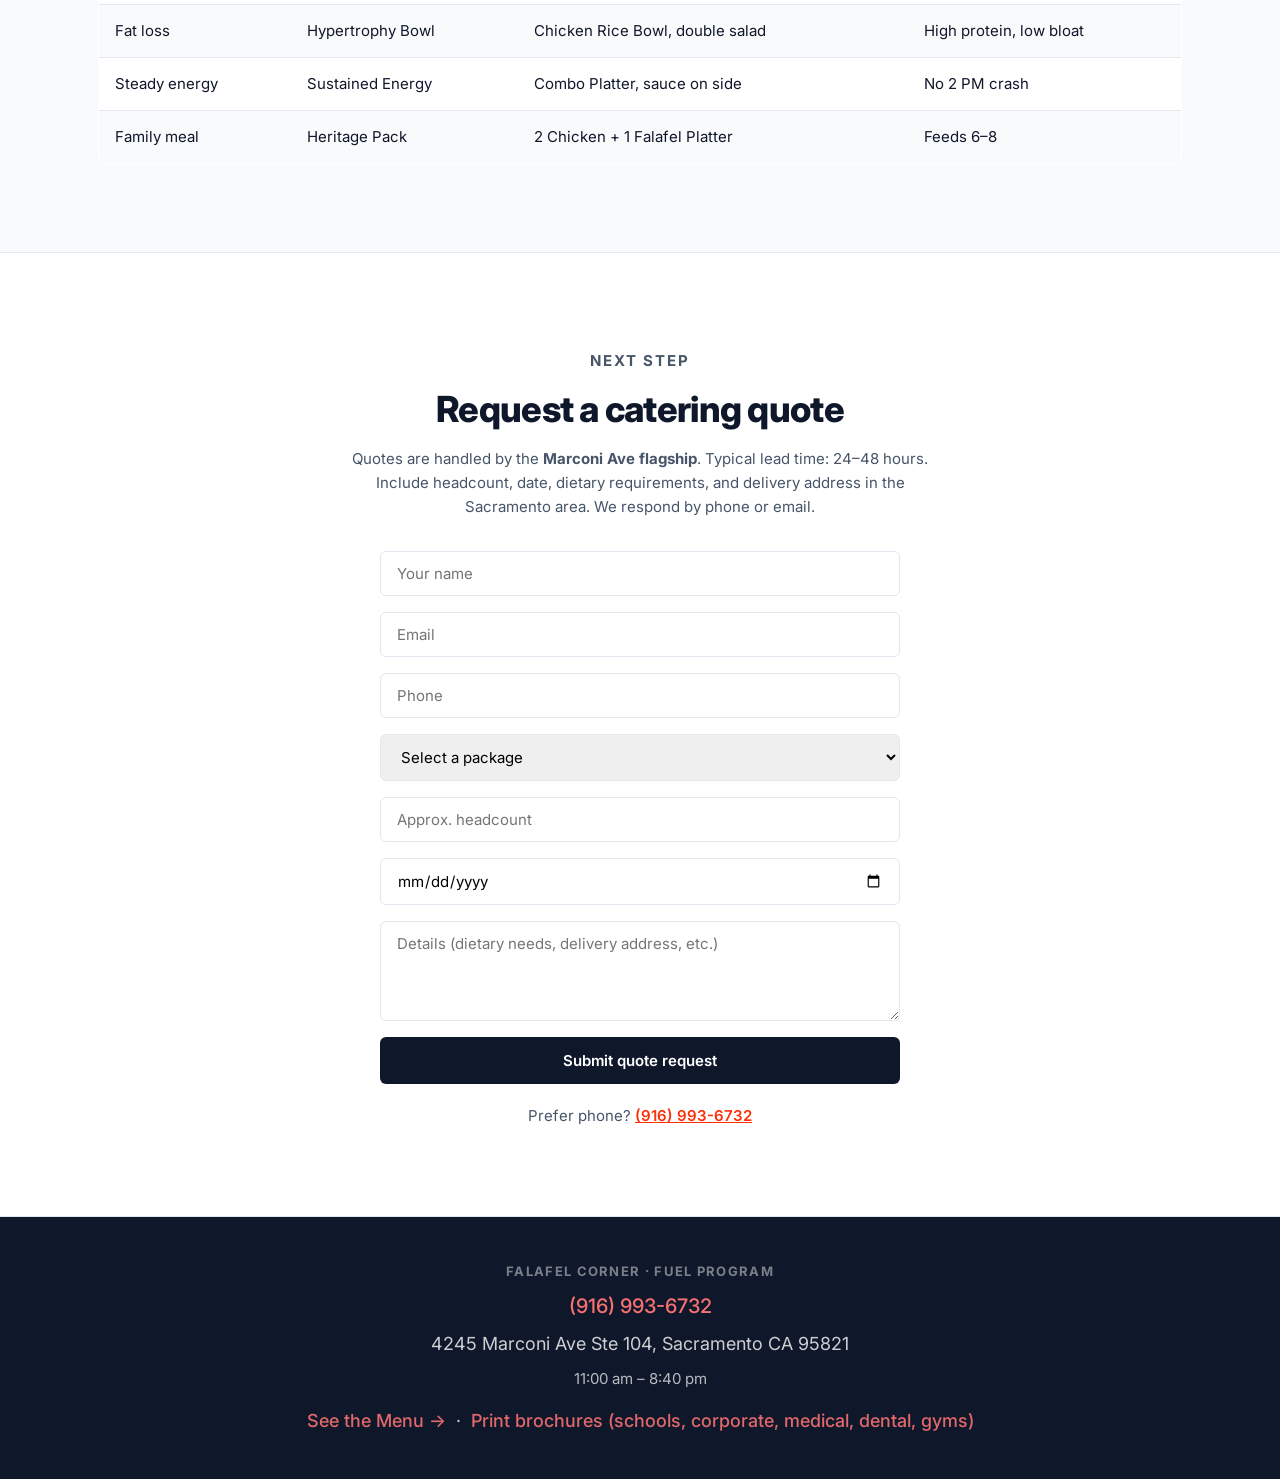
==== commit ff38dffd: "UI: smooth motion, glass nav, scroll-padding, reduced-motion Made-with: Cursor" ====
--- a/site/index.html
+++ b/site/index.html
@@ -29,9 +29,16 @@
       --text-hero: clamp(2.25rem, 5vw, 3.25rem);
       --space-section: 5.5rem;
       --font: 'Inter', -apple-system, BlinkMacSystemFont, system-ui, sans-serif;
+      --ease-smooth: cubic-bezier(0.4, 0, 0.2, 1);
+      --ease-out: cubic-bezier(0.22, 1, 0.36, 1);
+      --motion-duration: 0.28s;
+      --motion-duration-slow: 0.45s;
     }
     * { box-sizing: border-box; margin: 0; padding: 0; }
-    html { scroll-behavior: smooth; }
+    html {
+      scroll-behavior: smooth;
+      scroll-padding-top: 5.75rem;
+    }
     body {
       font-family: var(--font);
       background: #f1f5f9;
@@ -39,16 +46,32 @@
       line-height: 1.6;
       font-size: var(--text-base);
       min-height: 100vh;
+      -webkit-font-smoothing: antialiased;
+      -moz-osx-font-smoothing: grayscale;
+      text-rendering: optimizeLegibility;
+    }
+    :where(a, button, input, select, textarea):focus-visible {
+      outline: 2px solid var(--dd-red);
+      outline-offset: 2px;
+    }
+    :where(a, button):focus:not(:focus-visible) {
+      outline: none;
     }
     .container { max-width: 1140px; margin: 0 auto; padding: 0 1.75rem; }
     
     /* Nav */
     .top-nav {
-      background: var(--white);
+      background: rgba(255, 255, 255, 0.92);
       border-bottom: 1px solid var(--gray-border);
       position: sticky;
       top: 0;
       z-index: 100;
+      backdrop-filter: blur(12px);
+      -webkit-backdrop-filter: blur(12px);
+      transition: box-shadow var(--motion-duration) var(--ease-smooth), border-color var(--motion-duration) var(--ease-smooth);
+    }
+    .top-nav:hover {
+      box-shadow: 0 1px 0 rgba(15, 23, 42, 0.04), 0 8px 24px rgba(15, 23, 42, 0.04);
     }
     .top-nav .container {
       display: flex;
@@ -59,7 +82,12 @@
       padding-top: 0.85rem;
       padding-bottom: 0.85rem;
     }
-    .logo-link { display: flex; align-items: center; }
+    .logo-link {
+      display: flex;
+      align-items: center;
+      transition: opacity var(--motion-duration) var(--ease-smooth);
+    }
+    .logo-link:hover { opacity: 0.88; }
     .logo-link img {
       height: clamp(4.5rem, 12vw, 6.75rem);
       width: auto;
@@ -79,6 +107,7 @@
       text-decoration: none;
       font-weight: 500;
       font-size: var(--text-sm);
+      transition: color var(--motion-duration) var(--ease-smooth);
     }
     .nav-links a:not(.order-btn):hover { color: var(--dd-red); }
     .top-nav .order-btn {
@@ -89,9 +118,18 @@
       font-weight: 600;
       font-size: var(--text-sm);
       text-decoration: none;
-      transition: background 0.2s;
-    }
-    .top-nav .order-btn:hover { background: var(--dd-red-dark); }
+      transition:
+        background var(--motion-duration) var(--ease-smooth),
+        transform var(--motion-duration) var(--ease-out),
+        box-shadow var(--motion-duration) var(--ease-smooth);
+      box-shadow: 0 1px 2px rgba(255, 48, 8, 0.2);
+    }
+    .top-nav .order-btn:hover {
+      background: var(--dd-red-dark);
+      transform: translateY(-1px);
+      box-shadow: 0 4px 14px rgba(255, 48, 8, 0.35);
+    }
+    .top-nav .order-btn:active { transform: translateY(0); }
     
     /* Hero */
     .hero {
@@ -165,6 +203,11 @@
       border-radius: 8px;
       background: linear-gradient(180deg, #fffdfb 0%, #fff 55%);
       box-shadow: 0 1px 2px rgba(15, 23, 42, 0.04);
+      transition: border-color var(--motion-duration) var(--ease-smooth), box-shadow var(--motion-duration) var(--ease-smooth);
+    }
+    .kickoff-coupon:hover {
+      border-color: rgba(255, 48, 8, 0.45);
+      box-shadow: 0 4px 20px rgba(15, 23, 42, 0.06);
     }
     .kickoff-coupon-label {
       font-size: 0.65rem;
@@ -209,9 +252,18 @@
       font-weight: 600;
       font-size: var(--text-sm);
       border-radius: 6px;
-      transition: background 0.2s;
-    }
-    .hero .cta-primary:hover { background: var(--dd-red-dark); }
+      transition:
+        background var(--motion-duration) var(--ease-smooth),
+        transform var(--motion-duration) var(--ease-out),
+        box-shadow var(--motion-duration) var(--ease-smooth);
+      box-shadow: 0 1px 2px rgba(255, 48, 8, 0.2);
+    }
+    .hero .cta-primary:hover {
+      background: var(--dd-red-dark);
+      transform: translateY(-1px);
+      box-shadow: 0 6px 20px rgba(255, 48, 8, 0.3);
+    }
+    .hero .cta-primary:active { transform: translateY(0); }
     .hero .cta-secondary {
       display: inline-flex;
       align-items: center;
@@ -224,16 +276,27 @@
       font-size: var(--text-sm);
       border-radius: 6px;
       border: 1px solid var(--gray-border);
-      transition: border-color 0.2s, background 0.2s;
-    }
-    .hero .cta-secondary:hover { border-color: var(--charcoal); background: var(--cream); }
+      transition:
+        border-color var(--motion-duration) var(--ease-smooth),
+        background var(--motion-duration) var(--ease-smooth),
+        transform var(--motion-duration) var(--ease-out),
+        box-shadow var(--motion-duration) var(--ease-smooth);
+    }
+    .hero .cta-secondary:hover {
+      border-color: var(--charcoal);
+      background: var(--cream);
+      transform: translateY(-1px);
+      box-shadow: 0 4px 16px rgba(15, 23, 42, 0.06);
+    }
+    .hero .cta-secondary:active { transform: translateY(0); }
     .hero .cta-text {
       color: var(--dd-red);
       font-weight: 600;
       font-size: var(--text-sm);
       text-decoration: none;
-    }
-    .hero .cta-text:hover { text-decoration: underline; }
+      transition: color var(--motion-duration) var(--ease-smooth), opacity var(--motion-duration) var(--ease-smooth);
+    }
+    .hero .cta-text:hover { text-decoration: underline; opacity: 0.9; }
     .hero-aside { display: flex; flex-direction: column; gap: 1rem; }
     .hero-card {
       background: var(--charcoal);
@@ -261,18 +324,32 @@
       font-size: var(--text-sm);
       font-weight: 600;
       text-decoration: none;
+      transition:
+        background var(--motion-duration) var(--ease-smooth),
+        transform var(--motion-duration) var(--ease-out),
+        border-color var(--motion-duration) var(--ease-smooth),
+        box-shadow var(--motion-duration) var(--ease-smooth);
     }
     .hero-card-links a:first-child {
       background: var(--dd-red);
       color: white;
     }
-    .hero-card-links a:first-child:hover { background: var(--dd-red-dark); }
+    .hero-card-links a:first-child:hover {
+      background: var(--dd-red-dark);
+      transform: translateY(-1px);
+      box-shadow: 0 4px 14px rgba(0, 0, 0, 0.2);
+    }
+    .hero-card-links a:first-child:active { transform: translateY(0); }
     .hero-card-links a:last-child {
       background: rgba(255,255,255,0.1);
       color: white;
       border: 1px solid rgba(255,255,255,0.2);
     }
-    .hero-card-links a:last-child:hover { background: rgba(255,255,255,0.15); }
+    .hero-card-links a:last-child:hover {
+      background: rgba(255,255,255,0.15);
+      transform: translateY(-1px);
+    }
+    .hero-card-links a:last-child:active { transform: translateY(0); }
     .hero-stats {
       display: grid;
       grid-template-columns: repeat(3, 1fr);
@@ -451,16 +528,21 @@
       border-radius: 4px;
       overflow: hidden;
       box-shadow: none;
+      transition: outline-color var(--motion-duration) var(--ease-smooth);
     }
     .food-mosaic .order-card:hover {
       outline: 2px solid var(--dd-red);
       outline-offset: -2px;
       z-index: 1;
       position: relative;
+      transform: none;
+      box-shadow: none;
+      border-color: transparent;
     }
     .food-mosaic .order-card-img {
       height: clamp(130px, 16vw, 200px);
       object-fit: cover;
+      transition: transform var(--motion-duration-slow) var(--ease-out);
     }
     .food-mosaic .order-card-content {
       padding: 0.55rem 0.5rem 0.65rem;
@@ -502,8 +584,9 @@
     .food-front-links a {
       color: var(--dd-red);
       text-decoration: none;
-    }
-    .food-front-links a:hover { text-decoration: underline; }
+      transition: color var(--motion-duration) var(--ease-smooth), opacity var(--motion-duration) var(--ease-smooth);
+    }
+    .food-front-links a:hover { text-decoration: underline; opacity: 0.92; }
     .food-front-links a[href="#catering"] { color: var(--charcoal); }
     .food-front-dot { margin: 0 0.35rem; color: #94a3b8; font-weight: 400; }
     .section-label {
@@ -535,11 +618,15 @@
       border: 1px solid var(--gray-border);
       border-radius: 8px;
       overflow: hidden;
-      transition: box-shadow 0.2s, border-color 0.2s;
+      transition:
+        box-shadow var(--motion-duration) var(--ease-smooth),
+        border-color var(--motion-duration) var(--ease-smooth),
+        transform var(--motion-duration) var(--ease-out);
     }
     .order-card:hover {
       box-shadow: 0 12px 40px rgba(15,23,42,0.08);
       border-color: #cbd5e1;
+      transform: translateY(-2px);
     }
     .order-card a { text-decoration: none; color: inherit; display: block; }
     .order-card a > picture {
@@ -551,7 +638,9 @@
       height: 280px;
       object-fit: cover;
       display: block;
-    }
+      transition: transform var(--motion-duration-slow) var(--ease-out);
+    }
+    .order-card a:hover .order-card-img { transform: scale(1.04); }
     .order-card-content { padding: 1.75rem; }
     .order-card .badge { font-size: var(--text-xs); color: var(--dd-red); font-weight: 600; margin-bottom: 0.35rem; }
     .order-card h3 { font-size: var(--text-xl); margin-bottom: 0.25rem; line-height: 1.3; }
@@ -577,8 +666,14 @@
       padding-left: 1rem;
     }
     .intro p { font-size: var(--text-sm); color: var(--gray-muted); line-height: 1.65; margin-bottom: 1rem; }
-    .intro a { color: var(--dd-red); font-weight: 600; font-size: var(--text-sm); text-decoration: none; }
-    .intro a:hover { text-decoration: underline; }
+    .intro a {
+      color: var(--dd-red);
+      font-weight: 600;
+      font-size: var(--text-sm);
+      text-decoration: none;
+      transition: color var(--motion-duration) var(--ease-smooth), opacity var(--motion-duration) var(--ease-smooth);
+    }
+    .intro a:hover { text-decoration: underline; opacity: 0.9; }
     
     /* Packages */
     .packages { padding: var(--space-section) 0; background: var(--white); border-bottom: 1px solid var(--gray-border); }
@@ -593,11 +688,15 @@
       border-radius: 8px;
       padding: 1.5rem 1.5rem 1.35rem;
       background: var(--cream);
-      transition: border-color 0.2s, box-shadow 0.2s;
+      transition:
+        border-color var(--motion-duration) var(--ease-smooth),
+        box-shadow var(--motion-duration) var(--ease-smooth),
+        transform var(--motion-duration) var(--ease-out);
     }
     .package:hover {
       border-color: #cbd5e1;
       box-shadow: 0 8px 24px rgba(15,23,42,0.06);
+      transform: translateY(-2px);
     }
     .package h3 { font-size: var(--text-lg); font-weight: 700; color: var(--charcoal); margin-bottom: 0.35rem; }
     .package .package-tagline { font-size: var(--text-xs); color: var(--dd-red); font-weight: 700; text-transform: uppercase; letter-spacing: 0.04em; margin-bottom: 0.5rem; }
@@ -643,6 +742,14 @@
       border-radius: 6px;
       font-family: inherit;
       font-size: var(--text-sm);
+      transition: border-color var(--motion-duration) var(--ease-smooth), box-shadow var(--motion-duration) var(--ease-smooth);
+    }
+    .quote-form input:hover, .quote-form select:hover, .quote-form textarea:hover {
+      border-color: #cbd5e1;
+    }
+    .quote-form input:focus-visible, .quote-form select:focus-visible, .quote-form textarea:focus-visible {
+      border-color: var(--dd-red);
+      box-shadow: 0 0 0 3px rgba(255, 48, 8, 0.12);
     }
     .quote-form textarea { min-height: 100px; resize: vertical; }
     .quote-form button {
@@ -655,9 +762,17 @@
       font-size: var(--text-sm);
       font-weight: 600;
       cursor: pointer;
-      transition: background 0.2s;
-    }
-    .quote-form button:hover { background: var(--charcoal-soft); }
+      transition:
+        background var(--motion-duration) var(--ease-smooth),
+        transform var(--motion-duration) var(--ease-out),
+        box-shadow var(--motion-duration) var(--ease-smooth);
+    }
+    .quote-form button:hover {
+      background: var(--charcoal-soft);
+      transform: translateY(-1px);
+      box-shadow: 0 6px 20px rgba(15, 23, 42, 0.15);
+    }
+    .quote-form button:active { transform: translateY(0); }
     
     /* Footer */
     footer {
@@ -666,8 +781,13 @@
       padding: 2.75rem 0;
       text-align: center;
     }
-    footer a { color: #f87171; text-decoration: none; font-weight: 500; }
-    footer a:hover { text-decoration: underline; }
+    footer a {
+      color: #f87171;
+      text-decoration: none;
+      font-weight: 500;
+      transition: color var(--motion-duration) var(--ease-smooth), opacity var(--motion-duration) var(--ease-smooth);
+    }
+    footer a:hover { text-decoration: underline; color: #fca5a5; }
     .footer-tagline { font-size: var(--text-xs); font-weight: 700; letter-spacing: 0.1em; text-transform: uppercase; margin-bottom: 0.5rem; color: rgba(255,255,255,0.45); }
     footer .contact { font-size: var(--text-xl); margin-bottom: 0.5rem; font-weight: 600; }
     footer .address { font-size: var(--text-lg); opacity: 0.9; }
@@ -707,6 +827,30 @@
       .container { padding: 0 1.25rem; }
       .hero-ctas { flex-direction: column; align-items: stretch; }
       .hero .cta-primary, .hero .cta-secondary { justify-content: center; }
+    }
+
+    @media (prefers-reduced-motion: reduce) {
+      html { scroll-behavior: auto; }
+      *,
+      *::before,
+      *::after {
+        animation-duration: 0.01ms !important;
+        animation-iteration-count: 1 !important;
+        transition-duration: 0.01ms !important;
+      }
+      .order-card:hover,
+      .package:hover,
+      .top-nav .order-btn:hover,
+      .hero .cta-primary:hover,
+      .hero .cta-secondary:hover,
+      .hero-card-links a:hover,
+      .quote-form button:hover {
+        transform: none !important;
+      }
+      .food-mosaic .order-card a:hover .order-card-img,
+      .order-card a:hover .order-card-img {
+        transform: none !important;
+      }
     }
   </style>
 </head>
